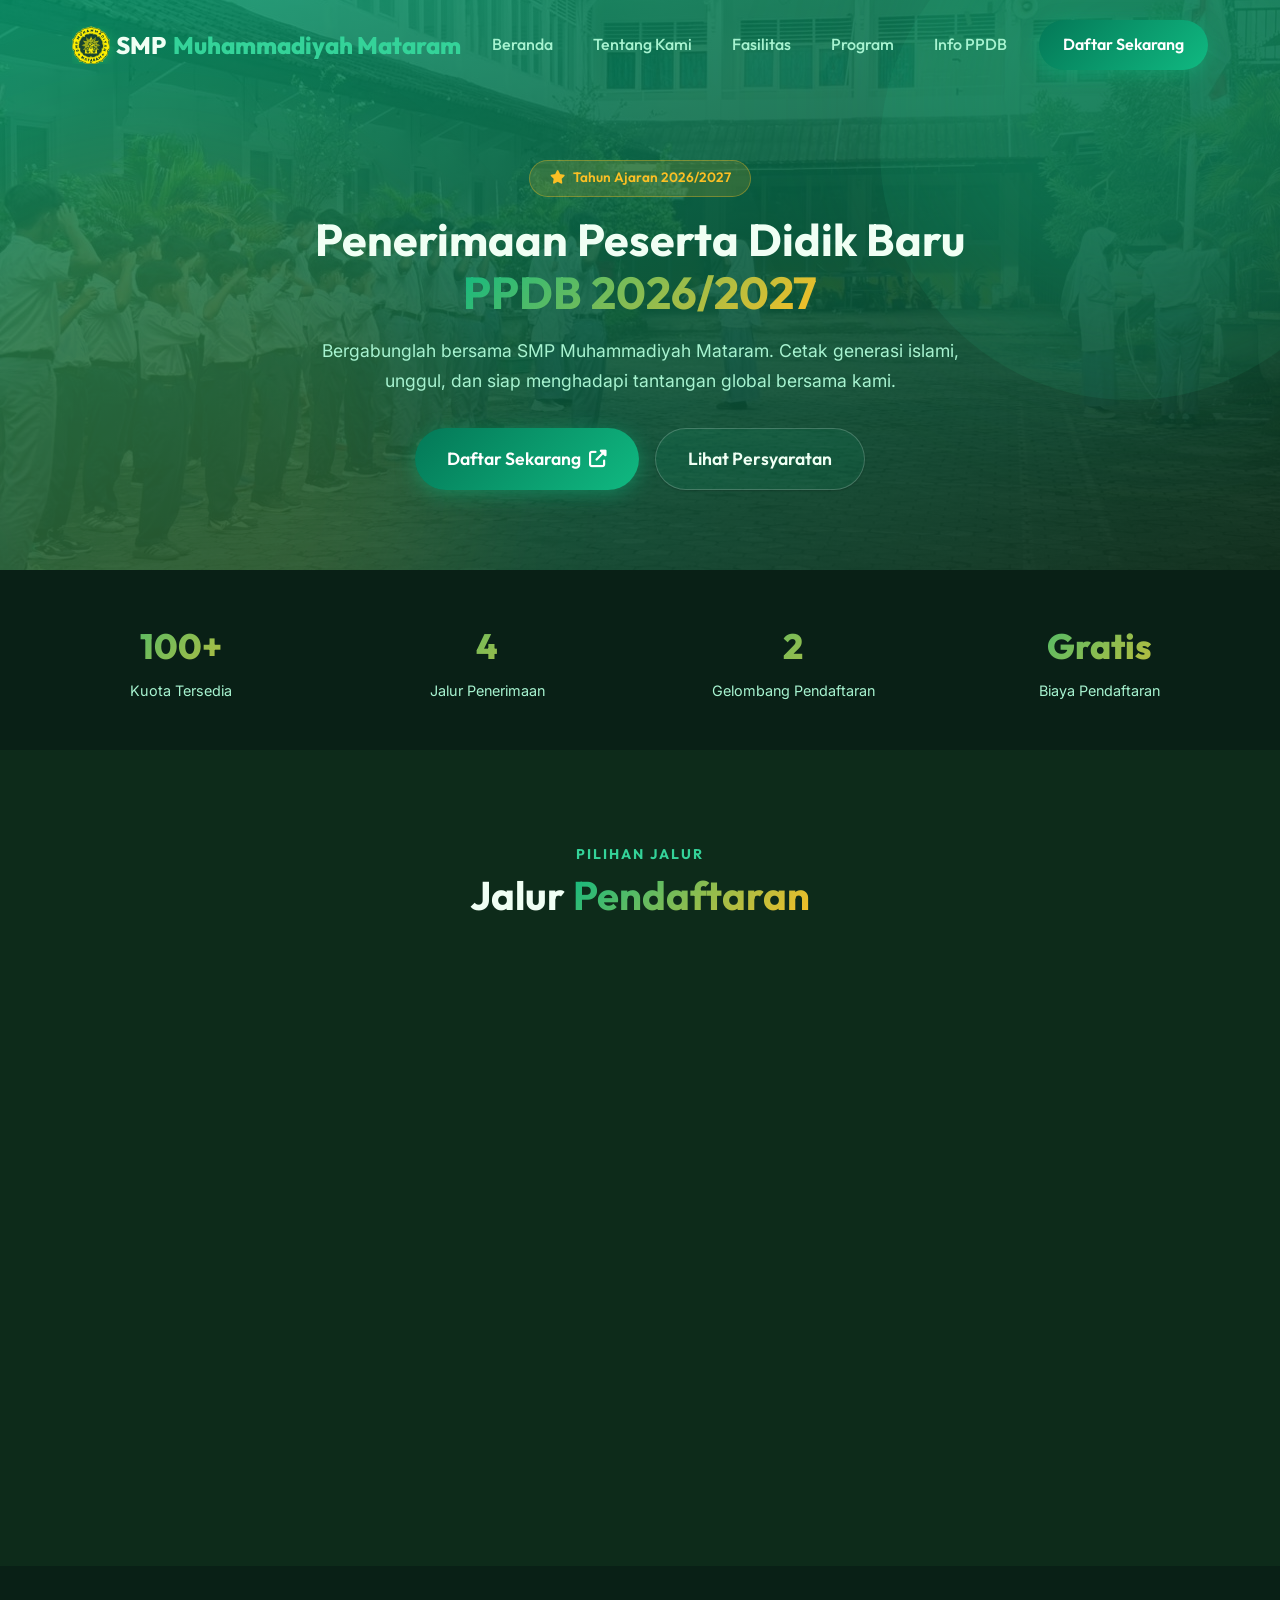
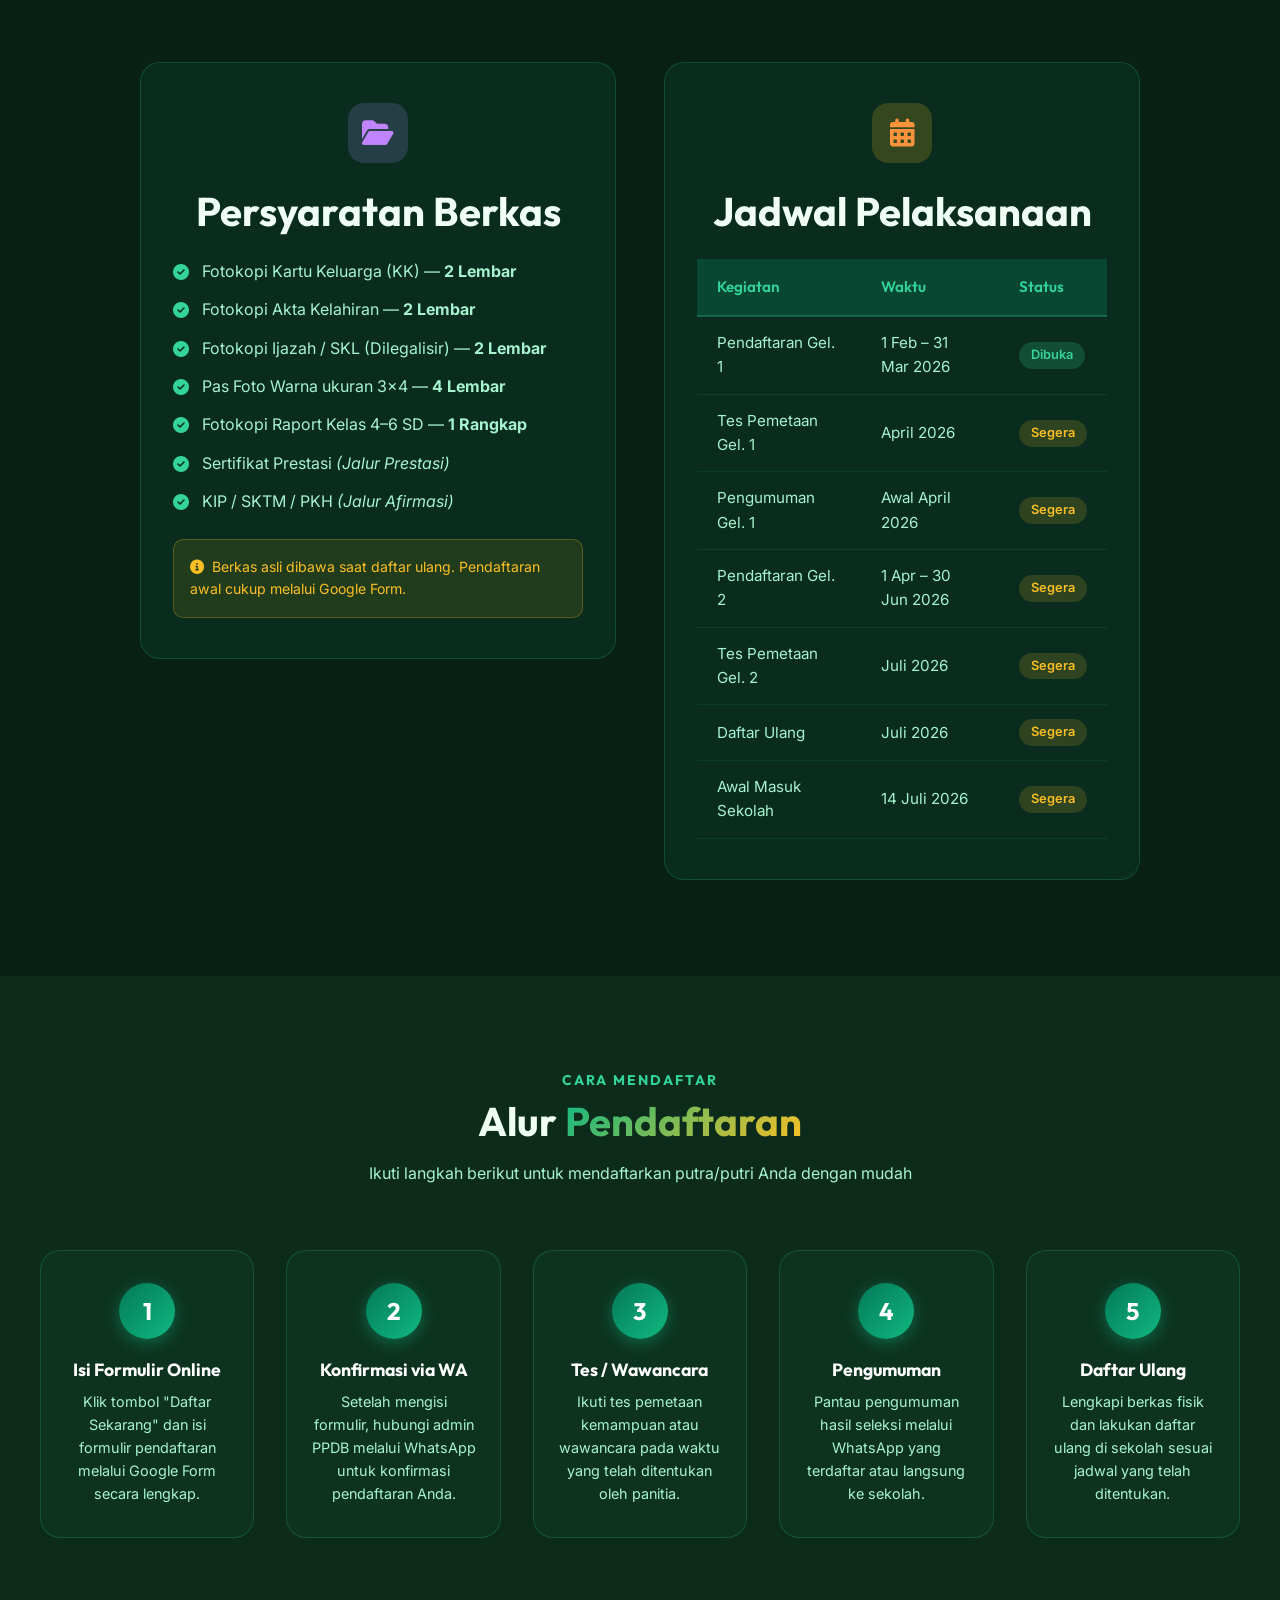
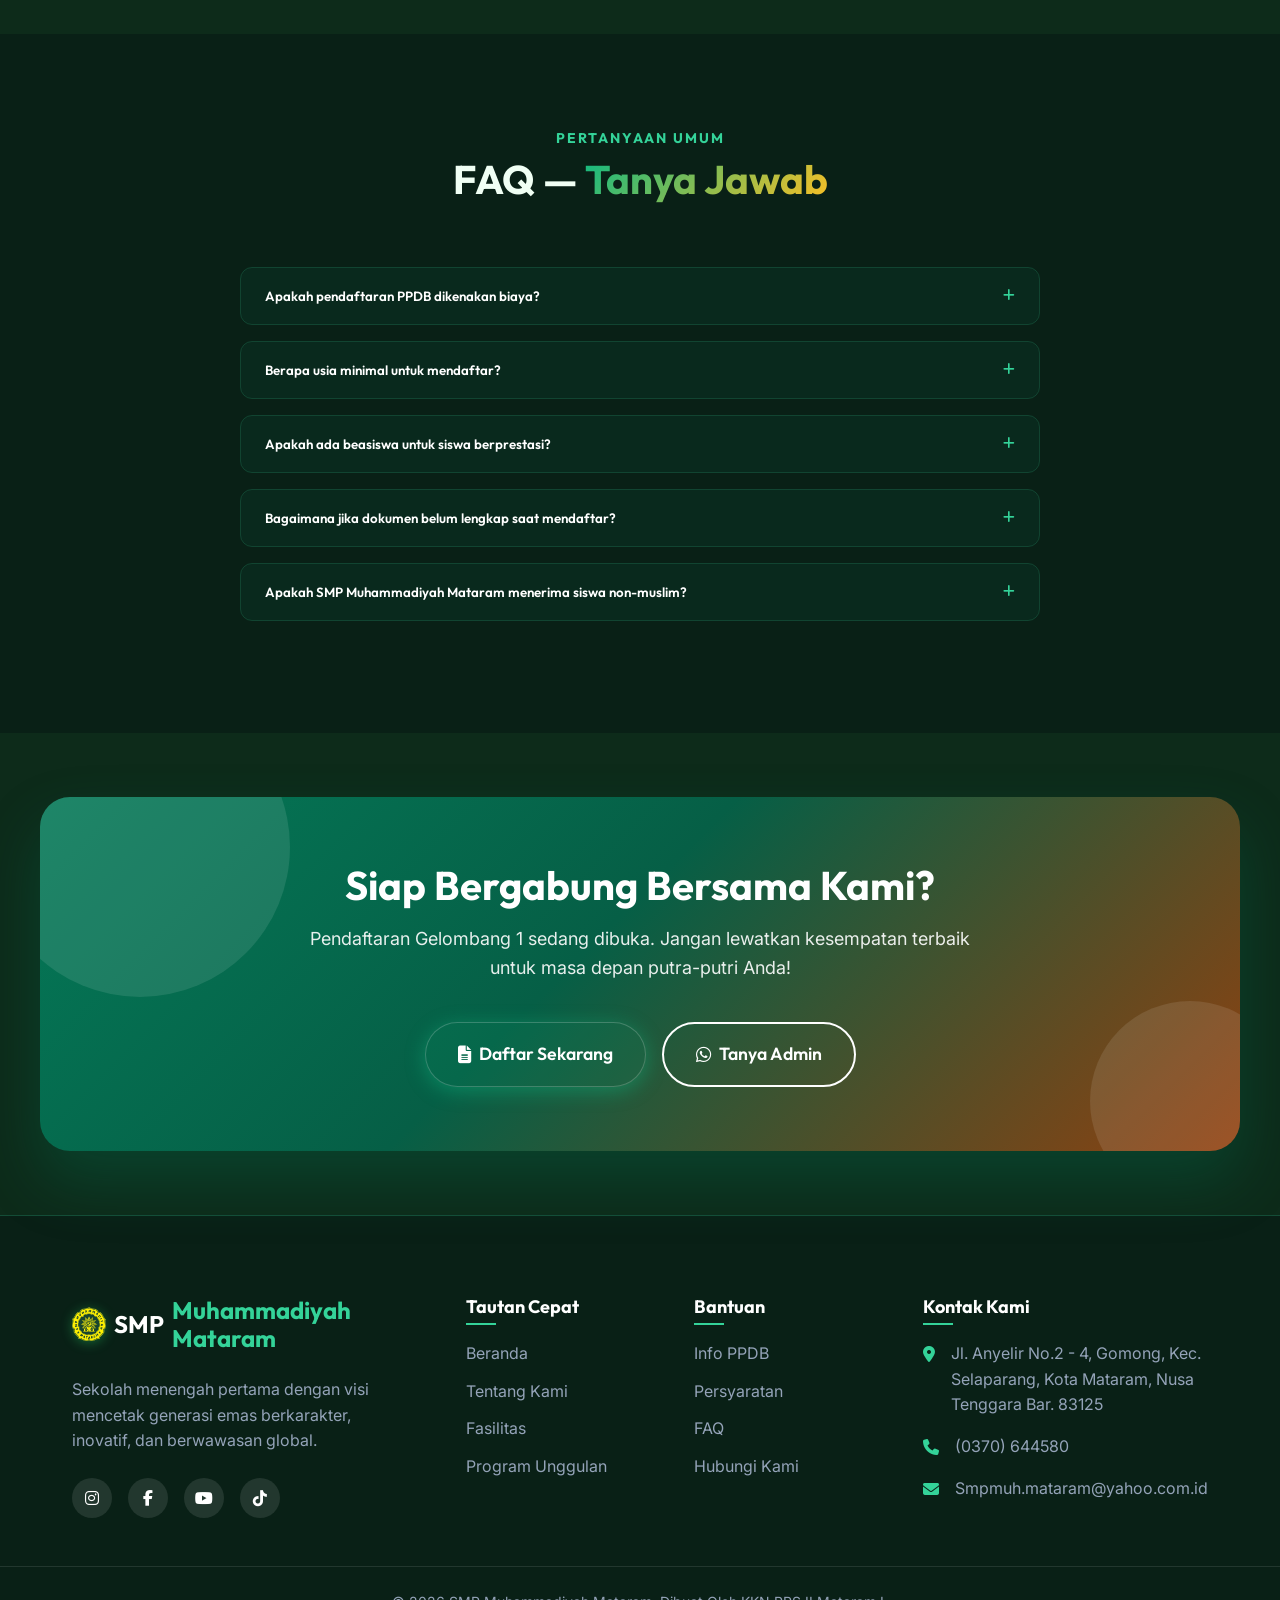
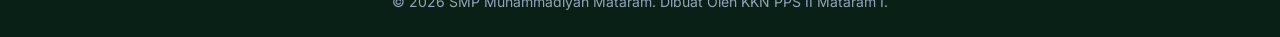
==== ppdb.html @ 8c1861c5 "update website sekolah" ====
<!DOCTYPE html>
<html lang="id">

<head>
    <meta charset="UTF-8">
    <meta name="viewport" content="width=device-width, initial-scale=1.0">
    <title>Info PPDB 2026/2027 | SMP Muhammadiyah Mataram</title>
    <meta name="description" content="Informasi lengkap Penerimaan Peserta Didik Baru (PPDB) SMP Muhammadiyah Mataram Tahun Ajaran 2026/2027. Jalur pendaftaran, persyaratan berkas, jadwal, dan cara daftar.">
    <!-- Google Fonts -->
    <link rel="preconnect" href="https://fonts.googleapis.com">
    <link rel="preconnect" href="https://fonts.gstatic.com" crossorigin>
    <link
        href="https://fonts.googleapis.com/css2?family=Outfit:wght@300;400;600;700;800&family=Inter:wght@400;500;600&display=swap"
        rel="stylesheet">
    <!-- Font Awesome -->
    <link rel="stylesheet" href="https://cdnjs.cloudflare.com/ajax/libs/font-awesome/6.4.0/css/all.min.css">
    <!-- AOS Animation CSS -->
    <link href="https://unpkg.com/aos@2.3.1/dist/aos.css" rel="stylesheet">
    <!-- Custom CSS -->
    <link rel="stylesheet" href="style.css">
</head>

<body>
    <!-- Navbar -->
    <nav class="navbar" id="ppdb-navbar">
        <div class="nav-container">
            <a href="index.html" class="logo">
                <img src="assets/logo smp.png" alt="Logo SMP Muhammadiyah Mataram" class="logo-img">
                SMP<span>Muhammadiyah Mataram </span>
            </a>
            <ul class="nav-links" id="nav-links">
                <li><a href="index.html#beranda">Beranda</a></li>
                <li><a href="index.html#tentang">Tentang Kami</a></li>
                <li><a href="index.html#fasilitas">Fasilitas</a></li>
                <li><a href="index.html#program">Program</a></li>
                <li><a href="ppdb.html" class="active">Info PPDB</a></li>
            </ul>
            <a href="https://bit.ly/SPMBSMPMU2026" target="_blank" rel="noopener" class="btn-primary nav-btn">Daftar Sekarang</a>
            <div class="menu-toggle" id="mobile-menu">
                <span class="bar"></span>
                <span class="bar"></span>
                <span class="bar"></span>
            </div>
        </div>
    </nav>

    <!-- PPDB Hero Header -->
    <header class="ppdb-header">
        <div class="hero-shapes">
            <div class="shape shape-1"></div>
            <div class="shape shape-2"></div>
        </div>
        <div class="container" style="position:relative; z-index:1;">
            <div class="ppdb-badge" data-aos="fade-down">
                <i class="fas fa-star"></i> Tahun Ajaran 2026/2027
            </div>
            <h1 class="section-title" data-aos="fade-up">
                Penerimaan Peserta Didik Baru
                <span class="text-gradient"><br>PPDB 2026/2027</span>
            </h1>
            <p data-aos="fade-up" data-aos-delay="150" style="color: var(--text-muted); max-width: 650px; margin: 1rem auto 2rem; font-size: 1.1rem; line-height: 1.7;">
                Bergabunglah bersama SMP Muhammadiyah Mataram. Cetak generasi islami, unggul, dan siap menghadapi tantangan global bersama kami.
            </p>
            <div style="display:flex; gap:1rem; justify-content:center; flex-wrap:wrap;" data-aos="fade-up" data-aos-delay="250">
                <a href="https://bit.ly/SPMBSMPMU2026" target="_blank" rel="noopener" class="btn-primary btn-large">
                    Daftar Sekarang <i class="fas fa-external-link-alt"></i>
                </a>
                <a href="#syarat" class="btn-secondary btn-large">
                    Lihat Persyaratan
                </a>
            </div>
        </div>
    </header>

    <!-- Statistik PPDB -->
    <section style="padding: 3rem 2rem; background: #092016;">
        <div class="container">
            <div style="display:grid; grid-template-columns: repeat(auto-fit, minmax(160px, 1fr)); gap:1.5rem; text-align:center;">
                <div data-aos="zoom-in" data-aos-delay="100">
                    <div style="font-size: 2.2rem; font-weight: 800; font-family:'Outfit',sans-serif; background: linear-gradient(135deg,#10B981,#FBBF24); -webkit-background-clip:text; -webkit-text-fill-color:transparent;">100+</div>
                    <p style="color:var(--text-muted); font-size:0.9rem; margin-top:0.3rem;">Kuota Tersedia</p>
                </div>
                <div data-aos="zoom-in" data-aos-delay="200">
                    <div style="font-size: 2.2rem; font-weight: 800; font-family:'Outfit',sans-serif; background: linear-gradient(135deg,#10B981,#FBBF24); -webkit-background-clip:text; -webkit-text-fill-color:transparent;">4</div>
                    <p style="color:var(--text-muted); font-size:0.9rem; margin-top:0.3rem;">Jalur Penerimaan</p>
                </div>
                <div data-aos="zoom-in" data-aos-delay="300">
                    <div style="font-size: 2.2rem; font-weight: 800; font-family:'Outfit',sans-serif; background: linear-gradient(135deg,#10B981,#FBBF24); -webkit-background-clip:text; -webkit-text-fill-color:transparent;">2</div>
                    <p style="color:var(--text-muted); font-size:0.9rem; margin-top:0.3rem;">Gelombang Pendaftaran</p>
                </div>
                <div data-aos="zoom-in" data-aos-delay="400">
                    <div style="font-size: 2.2rem; font-weight: 800; font-family:'Outfit',sans-serif; background: linear-gradient(135deg,#10B981,#FBBF24); -webkit-background-clip:text; -webkit-text-fill-color:transparent;">Gratis</div>
                    <p style="color:var(--text-muted); font-size:0.9rem; margin-top:0.3rem;">Biaya Pendaftaran</p>
                </div>
            </div>
        </div>
    </section>

    <!-- Jalur Pendaftaran -->
    <section class="section-padding">
        <div class="container">
            <div class="section-header" data-aos="fade-up">
                <h4 class="section-subtitle">Pilihan Jalur</h4>
                <h2 class="section-title">Jalur <span class="text-gradient">Pendaftaran</span></h2>
            </div>
            <div class="cards-grid" style="grid-template-columns: repeat(auto-fit, minmax(250px, 1fr));">
                <div class="feature-card" data-aos="flip-left" data-aos-delay="100">
                    <div class="card-icon bg-blue"><i class="fas fa-user-graduate"></i></div>
                    <h3>Jalur Reguler</h3>
                    <p style="margin-bottom:1rem;">Terbuka untuk semum calon peserta didik baru lulusan SD/MI sederajat.</p>
                    <ul class="custom-list">
                        <li><i class="fas fa-check-circle"></i> <span>Kuota utama terbanyak</span></li>
                        <li><i class="fas fa-check-circle"></i> <span>Seleksi berdasarkan nilai raport</span></li>
                        <li><i class="fas fa-check-circle"></i> <span>Tidak diperlukan syarat khusus</span></li>
                    </ul>
                </div>
                <div class="feature-card" data-aos="flip-left" data-aos-delay="200">
                    <div class="card-icon bg-purple"><i class="fas fa-trophy"></i></div>
                    <h3>Jalur Prestasi</h3>
                    <p style="margin-bottom:1rem;">Untuk siswa berprestasi di bidang akademik maupun non-akademik.</p>
                    <ul class="custom-list">
                        <li><i class="fas fa-check-circle"></i> <span>Prestasi akademik / olimpiade</span></li>
                        <li><i class="fas fa-check-circle"></i> <span>Prestasi seni, olahraga, dll</span></li>
                        <li><i class="fas fa-check-circle"></i> <span>Lampirkan sertifikat/piagam</span></li>
                    </ul>
                </div>
                <div class="feature-card" data-aos="flip-left" data-aos-delay="300">
                    <div class="card-icon bg-green"><i class="fas fa-quran"></i></div>
                    <h3>Jalur Tahfidz</h3>
                    <p style="margin-bottom:1rem;">Khusus bagi siswa yang memiliki hafalan Al-Qur'an minimal 1 juz.</p>
                    <ul class="custom-list">
                        <li><i class="fas fa-check-circle"></i> <span>Minimal hafal 1 Juz Al-Qur'an</span></li>
                        <li><i class="fas fa-check-circle"></i> <span>Tes tasmi' / setoran hafalan</span></li>
                        <li><i class="fas fa-check-circle"></i> <span>Beasiswa khusus tersedia</span></li>
                    </ul>
                </div>
                <div class="feature-card" data-aos="flip-left" data-aos-delay="400">
                    <div class="card-icon bg-orange"><i class="fas fa-hand-holding-heart"></i></div>
                    <h3>Jalur Afirmasi</h3>
                    <p style="margin-bottom:1rem;">Untuk keluarga kurang mampu agar tetap bisa mengakses pendidikan berkualitas.</p>
                    <ul class="custom-list">
                        <li><i class="fas fa-check-circle"></i> <span>Lampirkan KIP / SKTM / PKH</span></li>
                        <li><i class="fas fa-check-circle"></i> <span>Keringanan biaya pendidikan</span></li>
                        <li><i class="fas fa-check-circle"></i> <span>Kuota terbatas</span></li>
                    </ul>
                </div>
            </div>
        </div>
    </section>

    <!-- Persyaratan Berkas -->
    <section id="syarat" class="section-padding bg-darker">
        <div class="container">
            <div style="display:grid; grid-template-columns:1fr 1fr; gap:3rem; align-items:start;" class="visi-misi-grid" style="grid-template-columns:1fr 1fr;">
                <!-- Berkas -->
                <div class="feature-card" data-aos="fade-right">
                    <div class="card-icon bg-purple icon-center"><i class="fas fa-folder-open"></i></div>
                    <h2 class="section-title text-center title-sm">Persyaratan Berkas</h2>
                    <ul class="custom-list" style="margin-top:1.5rem;">
                        <li><i class="fas fa-check-circle"></i> <span>Fotokopi Kartu Keluarga (KK) — <strong>2 Lembar</strong></span></li>
                        <li><i class="fas fa-check-circle"></i> <span>Fotokopi Akta Kelahiran — <strong>2 Lembar</strong></span></li>
                        <li><i class="fas fa-check-circle"></i> <span>Fotokopi Ijazah / SKL (Dilegalisir) — <strong>2 Lembar</strong></span></li>
                        <li><i class="fas fa-check-circle"></i> <span>Pas Foto Warna ukuran 3x4 — <strong>4 Lembar</strong></span></li>
                        <li><i class="fas fa-check-circle"></i> <span>Fotokopi Raport Kelas 4–6 SD — <strong>1 Rangkap</strong></span></li>
                        <li><i class="fas fa-check-circle"></i> <span>Sertifikat Prestasi <em>(Jalur Prestasi)</em></span></li>
                        <li><i class="fas fa-check-circle"></i> <span>KIP / SKTM / PKH <em>(Jalur Afirmasi)</em></span></li>
                    </ul>
                    <div style="margin-top:1.5rem; padding:1rem; background:rgba(251,191,36,0.1); border-radius:10px; border:1px solid rgba(251,191,36,0.25);">
                        <p style="color:var(--secondary); font-size:0.88rem;"><i class="fas fa-info-circle"></i>&nbsp; Berkas asli dibawa saat daftar ulang. Pendaftaran awal cukup melalui Google Form.</p>
                    </div>
                </div>

                <!-- Jadwal -->
                <div class="feature-card" data-aos="fade-left">
                    <div class="card-icon bg-orange icon-center"><i class="fas fa-calendar-alt"></i></div>
                    <h2 class="section-title text-center title-sm">Jadwal Pelaksanaan</h2>
                    <table class="jadwal-table">
                        <thead>
                            <tr>
                                <th>Kegiatan</th>
                                <th>Waktu</th>
                                <th>Status</th>
                            </tr>
                        </thead>
                        <tbody>
                            <tr>
                                <td>Pendaftaran Gel. 1</td>
                                <td>1 Feb – 31 Mar 2026</td>
                                <td><span class="status-open">Dibuka</span></td>
                            </tr>
                            <tr>
                                <td>Tes Pemetaan Gel. 1</td>
                                <td>April 2026</td>
                                <td><span class="status-upcoming">Segera</span></td>
                            </tr>
                            <tr>
                                <td>Pengumuman Gel. 1</td>
                                <td>Awal April 2026</td>
                                <td><span class="status-upcoming">Segera</span></td>
                            </tr>
                            <tr>
                                <td>Pendaftaran Gel. 2</td>
                                <td>1 Apr – 30 Jun 2026</td>
                                <td><span class="status-upcoming">Segera</span></td>
                            </tr>
                            <tr>
                                <td>Tes Pemetaan Gel. 2</td>
                                <td>Juli 2026</td>
                                <td><span class="status-upcoming">Segera</span></td>
                            </tr>
                            <tr>
                                <td>Daftar Ulang</td>
                                <td>Juli 2026</td>
                                <td><span class="status-upcoming">Segera</span></td>
                            </tr>
                            <tr>
                                <td>Awal Masuk Sekolah</td>
                                <td>14 Juli 2026</td>
                                <td><span class="status-upcoming">Segera</span></td>
                            </tr>
                        </tbody>
                    </table>
                </div>
            </div>
        </div>
    </section>

    <!-- Alur Pendaftaran -->
    <section class="section-padding">
        <div class="container">
            <div class="section-header" data-aos="fade-up">
                <h4 class="section-subtitle">Cara Mendaftar</h4>
                <h2 class="section-title">Alur <span class="text-gradient">Pendaftaran</span></h2>
                <p class="section-desc">Ikuti langkah berikut untuk mendaftarkan putra/putri Anda dengan mudah</p>
            </div>

            <div class="cards-grid" style="grid-template-columns: repeat(auto-fit, minmax(200px, 1fr));">
                <div class="step-card" data-aos="zoom-in" data-aos-delay="100">
                    <div class="step-number">1</div>
                    <h4>Isi Formulir Online</h4>
                    <p>Klik tombol "Daftar Sekarang" dan isi formulir pendaftaran melalui Google Form secara lengkap.</p>
                </div>
                <div class="step-card" data-aos="zoom-in" data-aos-delay="200">
                    <div class="step-number">2</div>
                    <h4>Konfirmasi via WA</h4>
                    <p>Setelah mengisi formulir, hubungi admin PPDB melalui WhatsApp untuk konfirmasi pendaftaran Anda.</p>
                </div>
                <div class="step-card" data-aos="zoom-in" data-aos-delay="300">
                    <div class="step-number">3</div>
                    <h4>Tes / Wawancara</h4>
                    <p>Ikuti tes pemetaan kemampuan atau wawancara pada waktu yang telah ditentukan oleh panitia.</p>
                </div>
                <div class="step-card" data-aos="zoom-in" data-aos-delay="400">
                    <div class="step-number">4</div>
                    <h4>Pengumuman</h4>
                    <p>Pantau pengumuman hasil seleksi melalui WhatsApp yang terdaftar atau langsung ke sekolah.</p>
                </div>
                <div class="step-card" data-aos="zoom-in" data-aos-delay="500">
                    <div class="step-number">5</div>
                    <h4>Daftar Ulang</h4>
                    <p>Lengkapi berkas fisik dan lakukan daftar ulang di sekolah sesuai jadwal yang telah ditentukan.</p>
                </div>
            </div>
        </div>
    </section>

    <!-- FAQ -->
    <section class="section-padding bg-darker">
        <div class="container">
            <div class="section-header" data-aos="fade-up">
                <h4 class="section-subtitle">Pertanyaan Umum</h4>
                <h2 class="section-title">FAQ — <span class="text-gradient">Tanya Jawab</span></h2>
            </div>

            <div style="max-width: 800px; margin: 0 auto;" data-aos="fade-up" data-aos-delay="100">
                <div class="faq-item">
                    <button class="faq-question" id="faq-btn-1">
                        Apakah pendaftaran PPDB dikenakan biaya?
                        <i class="fas fa-plus faq-icon"></i>
                    </button>
                    <div class="faq-answer" id="faq-ans-1">
                        <p>Pendaftaran PPDB SMP Muhammadiyah Mataram <strong>tidak dikenakan biaya apapun (GRATIS)</strong>. Proses pendaftaran sepenuhnya bebas biaya. Biaya yang mungkin timbul adalah biaya daftar ulang bagi siswa yang dinyatakan diterima.</p>
                    </div>
                </div>
                <div class="faq-item">
                    <button class="faq-question" id="faq-btn-2">
                        Berapa usia minimal untuk mendaftar?
                        <i class="fas fa-plus faq-icon"></i>
                    </button>
                    <div class="faq-answer" id="faq-ans-2">
                        <p>Calon peserta didik harus berusia maksimal 15 tahun pada awal tahun pelajaran baru (1 Juli 2026) dan telah lulus dari SD/MI atau sederajat.</p>
                    </div>
                </div>
                <div class="faq-item">
                    <button class="faq-question" id="faq-btn-3">
                        Apakah ada beasiswa untuk siswa berprestasi?
                        <i class="fas fa-plus faq-icon"></i>
                    </button>
                    <div class="faq-answer" id="faq-ans-3">
                        <p>Ya! SMP Muhammadiyah Mataram menyediakan beasiswa bagi siswa melalui <strong>Jalur Prestasi</strong> (akademik/non-akademik), <strong>Jalur Tahfidz</strong> (hafalan Al-Qur'an), dan <strong>Jalur Afirmasi</strong> (keluarga kurang mampu). Hubungi panitia untuk informasi lebih lanjut.</p>
                    </div>
                </div>
                <div class="faq-item">
                    <button class="faq-question" id="faq-btn-4">
                        Bagaimana jika dokumen belum lengkap saat mendaftar?
                        <i class="fas fa-plus faq-icon"></i>
                    </button>
                    <div class="faq-answer" id="faq-ans-4">
                        <p>Pendaftaran awal dapat dilakukan melalui Google Form terlebih dahulu. Berkas fisik lengkap baru wajib diserahkan pada saat daftar ulang setelah dinyatakan diterima. Namun, pastikan berkas dilengkapi sebelum batas waktu yang ditentukan.</p>
                    </div>
                </div>
                <div class="faq-item">
                    <button class="faq-question" id="faq-btn-5">
                        Apakah SMP Muhammadiyah Mataram menerima siswa non-muslim?
                        <i class="fas fa-plus faq-icon"></i>
                    </button>
                    <div class="faq-answer" id="faq-ans-5">
                        <p>SMP Muhammadiyah Mataram merupakan sekolah Islam di bawah naungan Muhammadiyah. Pendaftaran diprioritaskan untuk calon siswa beragama Islam. Untuk informasi lebih lanjut, silakan hubungi pihak sekolah secara langsung.</p>
                    </div>
                </div>
            </div>
        </div>
    </section>

    <!-- CTA Daftar -->
    <section class="cta" data-aos="zoom-in">
        <div class="cta-container">
            <div class="cta-content">
                <h2>Siap Bergabung Bersama Kami?</h2>
                <p>Pendaftaran Gelombang 1 sedang dibuka. Jangan lewatkan kesempatan terbaik untuk masa depan putra-putri Anda!</p>
                <div class="cta-buttons">
                    <a href="https://bit.ly/SPMBSMPMU2026" target="_blank" rel="noopener" class="btn-primary btn-large btn-white">
                        <i class="fas fa-file-alt"></i> Daftar Sekarang
                    </a>
                    <a href="https://wa.me/6281234567890" target="_blank" rel="noopener" class="btn-outline-white btn-large">
                        <i class="fab fa-whatsapp"></i> Tanya Admin
                    </a>
                </div>
            </div>
            <div class="cta-circle cta-circle-1"></div>
            <div class="cta-circle cta-circle-2"></div>
        </div>
    </section>

    <!-- Footer -->
    <footer class="footer">
        <div class="footer-container">
            <div class="footer-col about">
                <h3><img src="assets/logo smp.png" alt="Logo SMP Muhammadiyah Mataram" class="footer-logo-img"> SMP<span>Muhammadiyah Mataram</span></h3>
                <p>Sekolah menengah pertama dengan visi mencetak generasi emas berkarakter, inovatif, dan berwawasan global.</p>
                <div class="social-links">
                    <a href="https://www.instagram.com/smpmu_mataram" target="_blank"><i class="fab fa-instagram"></i></a>
                    <a href="https://www.facebook.com/share/19tKnu2hzG/" target="_blank"><i class="fab fa-facebook-f"></i></a>
                    <a href="https://youtube.com/@smpmu_mataram" target="_blank"><i class="fab fa-youtube"></i></a>
                    <a href="https://www.tiktok.com/@smpmumataram" target="_blank"><i class="fab fa-tiktok"></i></a>
                </div>
            </div>
            <div class="footer-col links">
                <h4>Tautan Cepat</h4>
                <ul>
                    <li><a href="index.html#beranda">Beranda</a></li>
                    <li><a href="index.html#tentang">Tentang Kami</a></li>
                    <li><a href="index.html#fasilitas">Fasilitas</a></li>
                    <li><a href="index.html#program">Program Unggulan</a></li>
                </ul>
            </div>
            <div class="footer-col links">
                <h4>Bantuan</h4>
                <ul>
                    <li><a href="ppdb.html">Info PPDB</a></li>
                    <li><a href="ppdb.html#syarat">Persyaratan</a></li>
                    <li><a href="#faq">FAQ</a></li>
                    <li><a href="index.html#kontak">Hubungi Kami</a></li>
                </ul>
            </div>
            <div class="footer-col contact">
                <h4>Kontak Kami</h4>
                <ul>
                    <li><i class="fas fa-map-marker-alt"></i> Jl. Anyelir No.2 - 4, Gomong, Kec. Selaparang, Kota Mataram, Nusa Tenggara Bar. 83125</li>
                    <li><i class="fas fa-phone"></i> (0370) 644580</li>
                    <li><i class="fas fa-envelope"></i> Smpmuh.mataram@yahoo.com.id</li>
                </ul>
            </div>
        </div>
        <div class="footer-bottom">
            <p>&copy; 2026 SMP Muhammadiyah Mataram. Dibuat Oleh KKN PPS II Mataram I.</p>
        </div>
    </footer>

    <!-- AOS Animation JS -->
    <script src="https://unpkg.com/aos@2.3.1/dist/aos.js"></script>
    <!-- Scripts -->
    <script src="script.js"></script>
    <script>
        // FAQ Accordion
        document.querySelectorAll('.faq-question').forEach(btn => {
            btn.addEventListener('click', () => {
                const answer = btn.nextElementSibling;
                const isOpen = answer.classList.contains('open');

                // Close all
                document.querySelectorAll('.faq-answer').forEach(a => a.classList.remove('open'));
                document.querySelectorAll('.faq-question').forEach(b => b.classList.remove('open'));

                // Toggle clicked
                if (!isOpen) {
                    answer.classList.add('open');
                    btn.classList.add('open');
                }
            });
        });

        // Navbar scroll behavior for PPDB page
        const ppdbNavbar = document.getElementById('ppdb-navbar');
        window.addEventListener('scroll', () => {
            if (window.scrollY > 50) {
                ppdbNavbar.classList.add('scrolled');
            } else {
                ppdbNavbar.classList.remove('scrolled');
            }
        });
        // Initialize as scrolled since we have a solid bg on PPDB
        ppdbNavbar.classList.add('scrolled');
    </script>
</body>

</html>
---- style.css ----
/* Base Variables */
:root {
    --primary: #059669;        /* Emerald 600 - lebih cerah */
    --primary-light: #34D399;  /* Emerald 400 - vibrant */
    --primary-dark: #047857;   /* Emerald 700 */
    --secondary: #FBBF24;      /* Amber 400 - golden */
    --accent: #FDE68A;         /* Amber 200 - bright gold */

    --text-main: #F0FFF4;      /* Hijau putih cerah */
    --text-muted: #A7F3D0;     /* Emerald 200 */
    --text-light: #FFFFFF;

    --bg-main: #0D2B1A;        /* Hijau gelap tapi hidup */
    --bg-white: rgba(16, 185, 129, 0.1); /* Glass hijau */

    --card-blue: rgba(52, 211, 153, 0.15);
    --card-purple: rgba(167, 139, 250, 0.18);
    --card-orange: rgba(251, 191, 36, 0.18);
    --card-green: rgba(52, 211, 153, 0.15);

    --transition: all 0.3s cubic-bezier(0.4, 0, 0.2, 1);
    --shadow-sm: 0 1px 2px 0 rgba(0, 0, 0, 0.2);
    --shadow-md: 0 4px 6px -1px rgba(0, 0, 0, 0.3), 0 2px 4px -1px rgba(0, 0, 0, 0.2);
    --shadow-lg: 0 10px 20px -3px rgba(0, 0, 0, 0.35), 0 4px 8px -2px rgba(0, 0, 0, 0.2);
    --shadow-xl: 0 20px 40px -5px rgba(0, 0, 0, 0.45), 0 10px 15px -5px rgba(0, 0, 0, 0.25);
}

/* Reset & Base Styles */
* {
    margin: 0;
    padding: 0;
    box-sizing: border-box;
}

html {
    scroll-behavior: smooth;
    overflow-x: hidden;
}

body {
    font-family: 'Inter', sans-serif;
    color: var(--text-main);
    background-color: var(--bg-main);
    line-height: 1.6;
    width: 100%;
    overflow-x: hidden;
}

h1, h2, h3, h4, h5, h6 {
    font-family: 'Outfit', sans-serif;
    font-weight: 700;
    line-height: 1.2;
}

a {
    text-decoration: none;
    color: inherit;
}

ul {
    list-style: none;
}

.text-gradient {
    background: linear-gradient(135deg, #10B981 0%, #FBBF24 100%);
    -webkit-background-clip: text;
    -webkit-text-fill-color: transparent;
    background-clip: text;
}

.text-danger {
    color: #EF4444;
}

/* Buttons */
.btn-primary, .btn-secondary, .btn-outline-white {
    display: inline-flex;
    align-items: center;
    justify-content: center;
    gap: 0.5rem;
    padding: 0.75rem 1.5rem;
    border-radius: 50px;
    font-weight: 600;
    font-family: 'Outfit', sans-serif;
    transition: var(--transition);
    cursor: pointer;
    border: none;
}

.btn-large {
    padding: 1rem 2rem;
    font-size: 1.1rem;
}

.btn-primary {
    background: linear-gradient(135deg, #047857, #10B981);
    color: white;
    box-shadow: 0 4px 20px rgba(16, 185, 129, 0.45);
}

.btn-primary:hover {
    transform: translateY(-3px);
    box-shadow: 0 8px 28px rgba(16, 185, 129, 0.55);
    background: linear-gradient(135deg, #059669, #34D399);
}

.btn-secondary {
    background: var(--bg-white);
    color: var(--text-main);
    border: 1px solid rgba(255, 255, 255, 0.2);
    box-shadow: var(--shadow-sm);
}

.btn-secondary:hover {
    border-color: var(--primary-light);
    color: white;
    background: var(--primary);
    transform: translateY(-2px);
}

.btn-white {
    background: var(--bg-white);
    color: white;
    border: 1px solid rgba(255, 255, 255, 0.2);
}

.btn-outline-white {
    background: transparent;
    color: white;
    border: 2px solid white;
}

.btn-outline-white:hover {
    background: white;
    color: var(--primary);
}

/* Navbar */
.navbar {
    position: fixed;
    top: 0;
    left: 0;
    width: 100%;
    z-index: 1000;
    padding: 1.25rem 0;
    transition: var(--transition);
    background: transparent;
}

.navbar.scrolled {
    background: rgba(5, 14, 9, 0.88);
    backdrop-filter: blur(20px);
    -webkit-backdrop-filter: blur(20px);
    box-shadow: 0 2px 40px rgba(0, 0, 0, 0.5);
    border-bottom: 1px solid rgba(16, 185, 129, 0.18);
    padding: 1rem 0;
}

.nav-container {
    max-width: 1200px;
    margin: 0 auto;
    padding: 0 2rem;
    display: flex;
    justify-content: space-between;
    align-items: center;
}

.logo {
    font-family: 'Outfit', sans-serif;
    font-size: 1.5rem;
    font-weight: 800;
    color: var(--text-main);
    display: flex;
    align-items: center;
    gap: 0.4rem;
    white-space: nowrap;
    overflow: hidden;
    max-width: 70vw;
}

.logo i {
    color: var(--primary-light);
}

.logo-img {
    width: 38px;
    height: 38px;
    object-fit: contain;
    filter: drop-shadow(0 2px 6px rgba(34, 197, 94, 0.4));
}

.footer-logo-img {
    width: 34px;
    height: 34px;
    object-fit: contain;
    vertical-align: middle;
    filter: drop-shadow(0 2px 6px rgba(34, 197, 94, 0.4));
}

.logo span {
    color: var(--primary-light);
}

.nav-links {
    display: flex;
    gap: 2.5rem;
}

.nav-links li a {
    font-weight: 500;
    color: var(--text-muted);
    transition: var(--transition);
    font-family: 'Outfit', sans-serif;
    position: relative;
}

.nav-links li a:hover, .nav-links li a.active {
    color: var(--primary-light);
}

.nav-links li a::after {
    content: '';
    position: absolute;
    width: 0;
    height: 2px;
    bottom: -4px;
    left: 0;
    background-color: var(--primary-light);
    transition: var(--transition);
}

.nav-links li a:hover::after, .nav-links li a.active::after {
    width: 100%;
}

.menu-toggle {
    display: none;
    cursor: pointer;
    flex-direction: column;
    gap: 5px;
}

.menu-toggle .bar {
    width: 25px;
    height: 3px;
    background-color: var(--text-main);
    transition: var(--transition);
    border-radius: 3px;
}

/* Hero Section */
.hero {
    position: relative;
    padding-top: 8rem;
    padding-bottom: 5rem;
    min-height: 100vh;
    display: flex;
    align-items: center;
    overflow: hidden;
    background:
        linear-gradient(
            160deg,
            rgba(5, 150, 105, 0.55) 0%,
            rgba(13, 43, 26, 0.72) 55%,
            rgba(13, 43, 26, 0.94) 100%
        ),
        url('assets/bg-hero.jpg') center center / cover no-repeat;
    background-attachment: fixed;
    background-size: cover;
    background-position: center center;
}

.hero-shapes .shape {
    position: absolute;
    border-radius: 50%;
    filter: blur(80px);
    z-index: 0;
}

.shape-1 {
    width: 500px;
    height: 500px;
    background: rgba(16, 185, 129, 0.2);
    top: -150px;
    right: -120px;
    animation: float 8s ease-in-out infinite;
}

.shape-2 {
    width: 600px;
    height: 600px;
    background: rgba(245, 158, 11, 0.12);
    bottom: -200px;
    left: -150px;
    animation: float 12s ease-in-out infinite reverse;
}

.shape-3 {
    width: 350px;
    height: 350px;
    background: rgba(16, 185, 129, 0.1);
    top: 25%;
    left: 15%;
    animation: float 10s ease-in-out infinite 2s;
}

@keyframes float {
    0%, 100% { transform: translate(0, 0) scale(1); }
    50% { transform: translate(-20px, 20px) scale(1.05); }
}

.hero-container {
    max-width: 1000px;
    margin: 0 auto;
    padding: 0 2rem;
    display: flex;
    flex-direction: column;
    text-align: center;
    align-items: center;
    position: relative;
    z-index: 1;
}

.badge {
    display: inline-flex;
    align-items: center;
    gap: 0.5rem;
    background: rgba(34, 197, 94, 0.15);
    padding: 0.5rem 1rem;
    border-radius: 50px;
    margin-bottom: 1.5rem;
}

.badge-icon {
    color: var(--accent);
}

.badge-text {
    color: var(--primary-light);
    font-weight: 600;
    font-size: 0.875rem;
}

.hero-logo-wrapper {
    display: flex;
    justify-content: center;
    margin-bottom: 2rem;
}

.hero-logo {
    max-width: 250px; /* Adjusted logo size */
    width: 100%;
    height: auto;
    filter: drop-shadow(0 15px 25px rgba(0, 0, 0, 0.4));
    animation: floatLogo 6s ease-in-out infinite;
}

@keyframes floatLogo {
    0%, 100% { transform: translateY(0); }
    50% { transform: translateY(-15px); }
}

.hero-content h1 {
    font-size: 3rem;
    line-height: 1.2;
    text-transform: uppercase;
    margin-bottom: 1.5rem;
    color: var(--text-main);
}

.hero-content p {
    font-size: 1.25rem;
    font-weight: 600;
    color: var(--primary-light);
    letter-spacing: 1px;
    margin: 0 auto 2.5rem;
    max-width: 800px;
}

.icon-center {
    margin: 0 auto 1.5rem;
}

.text-center {
    text-align: center;
}

.title-sm {
    font-size: 2rem;
}

.hero-buttons {
    display: flex;
    justify-content: center;
    gap: 1rem;
    margin-bottom: 3rem;
}

.hero-stats {
    display: flex;
    justify-content: center;
    gap: 3rem;
    padding-top: 2rem;
    border-top: 1px solid rgba(255, 255, 255, 0.1);
}

.stat-item h3 {
    font-size: 2rem;
    color: var(--text-main);
    margin-bottom: 0.25rem;
}

.stat-item p {
    font-size: 0.875rem;
    color: var(--text-muted);
    margin: 0;
}

/* Hero Visual */
.hero-visual {
    position: relative;
}

.main-card {
    position: relative;
    border-radius: 24px;
    padding: 1rem;
    background: rgba(255, 255, 255, 0.4);
    backdrop-filter: blur(20px);
    -webkit-backdrop-filter: blur(20px);
    border: 1px solid rgba(255, 255, 255, 0.5);
    box-shadow: var(--shadow-xl);
    transform: rotate(2deg);
    transition: var(--transition);
}

.main-card:hover {
    transform: rotate(0deg) translateY(-10px);
}

.hero-img {
    width: 100%;
    min-height: 300px;
    max-height: 500px;
    height: auto;
    border-radius: 16px;
    object-fit: cover;
    display: block;
    background-color: #E2E8F0; /* Fallback gray if image fails */
}

.floating-badge {
    position: absolute;
    background: rgba(255, 255, 255, 0.9);
    backdrop-filter: blur(10px);
    padding: 1rem 1.5rem;
    border-radius: 16px;
    box-shadow: var(--shadow-lg);
    display: flex;
    align-items: center;
    gap: 1rem;
    animation: float 6s ease-in-out infinite;
}

.badge-top-right {
    top: -20px;
    right: -20px;
    animation-delay: 1s;
}

.badge-bottom-left {
    bottom: -30px;
    left: -30px;
    animation-delay: 2s;
}

.icon-box {
    width: 40px;
    height: 40px;
    background: var(--card-orange);
    color: var(--accent);
    border-radius: 50%;
    display: flex;
    align-items: center;
    justify-content: center;
    font-size: 1.25rem;
}

.floating-badge h4 {
    font-size: 1rem;
    margin: 0;
}

.floating-badge span {
    font-size: 0.75rem;
    color: var(--text-muted);
}

.avatar-group {
    display: flex;
}

.avatar-group img {
    width: 35px;
    height: 35px;
    border-radius: 50%;
    border: 2px solid white;
    margin-left: -10px;
}

.avatar-group img:first-child {
    margin-left: 0;
}

/* Facilities Section */
.facilities {
    padding: 6rem 2rem;
    background: var(--bg-main);
}

.section-header {
    text-align: center;
    max-width: 600px;
    margin: 0 auto 4rem;
}

.section-subtitle {
    color: var(--primary-light);
    text-transform: uppercase;
    letter-spacing: 2px;
    font-size: 0.875rem;
    margin-bottom: 0.5rem;
}

.section-title {
    font-size: 2.5rem;
    margin-bottom: 1rem;
}

.section-desc {
    color: var(--text-muted);
}

.cards-grid {
    max-width: 1200px;
    margin: 0 auto;
    display: grid;
    grid-template-columns: repeat(auto-fit, minmax(250px, 1fr));
    gap: 2rem;
}

.feature-card {
    background: rgba(16, 185, 129, 0.08);
    backdrop-filter: blur(14px);
    -webkit-backdrop-filter: blur(14px);
    padding: 2.5rem 2rem;
    border-radius: 20px;
    border: 1px solid rgba(52, 211, 153, 0.2);
    transition: var(--transition);
}

.feature-card:hover {
    transform: translateY(-12px);
    box-shadow: 0 24px 48px rgba(5, 150, 105, 0.3);
    background: rgba(5, 150, 105, 0.22);
    border-color: rgba(52, 211, 153, 0.6);
}

.card-icon {
    width: 60px;
    height: 60px;
    border-radius: 16px;
    display: flex;
    align-items: center;
    justify-content: center;
    font-size: 1.75rem;
    margin-bottom: 1.5rem;
}

.bg-blue { background: var(--card-blue); color: var(--primary-light); }
.bg-purple { background: var(--card-purple); color: #C084FC; }
.bg-orange { background: var(--card-orange); color: #FB923C; }
.bg-green { background: var(--card-green); color: #4ADE80; }

.feature-card h3 {
    font-size: 1.25rem;
    margin-bottom: 1rem;
}

.feature-card p {
    color: var(--text-muted);
    font-size: 0.95rem;
}

/* New Layout Utility Classes */
.section-padding {
    padding: 6rem 2rem;
}

.bg-darker {
    background: #092016;
}

.container {
    max-width: 1200px;
    margin: 0 auto;
}

/* Visi Misi Section */
.visi-misi-grid {
    display: grid;
    gap: 2rem;
    grid-template-columns: 1fr;
    max-width: 1000px;
    margin: 0 auto;
}

.visi-card {
    display: flex;
    flex-direction: column;
    justify-content: center;
    align-items: center;
    text-align: center;
}

.quote {
    font-style: italic;
    font-size: 1.2rem;
    line-height: 1.8;
    color: var(--text-light);
}

.custom-list {
    list-style: none;
    padding: 0;
    text-align: left;
}

.custom-list li {
    margin-bottom: 0.8rem;
    display: flex;
    gap: 0.8rem;
    align-items: flex-start;
    color: var(--text-muted);
}

.custom-list li i {
    color: var(--primary-light);
    margin-top: 5px;
    flex-shrink: 0;
}

.custom-list li span {
    flex: 1;
}

.split-grid {
    display: grid;
    grid-template-columns: 1fr 1fr;
    gap: 4rem;
}

/* Profil Lulusan Section */
.profil-grid {
    display: flex;
    flex-wrap: wrap;
    justify-content: center;
    gap: 2rem;
    margin-top: 3rem;
}

.profil-item {
    background: rgba(16, 185, 129, 0.08);
    backdrop-filter: blur(12px);
    -webkit-backdrop-filter: blur(12px);
    padding: 1.5rem;
    border-radius: 16px;
    border: 1px solid rgba(52, 211, 153, 0.2);
    width: 220px;
    text-align: center;
    transition: var(--transition);
}

.profil-item:hover {
    transform: translateY(-8px);
    box-shadow: 0 20px 40px rgba(5, 150, 105, 0.3);
    background: rgba(5, 150, 105, 0.28);
    border-color: rgba(52, 211, 153, 0.6);
}

.profil-item .icon-box {
    margin: 0 auto 1rem;
}

.profil-item p {
    color: var(--text-light);
    font-size: 0.95rem;
    line-height: 1.5;
}

/* CTA Section */
.cta {
    padding: 4rem 2rem;
    background: var(--bg-main);
}

.cta-container {
    max-width: 1200px;
    margin: 0 auto;
    background: linear-gradient(135deg, #047857 0%, #065F46 45%, #92400E 100%);
    border-radius: 30px;
    padding: 4rem 2rem;
    text-align: center;
    position: relative;
    overflow: hidden;
    box-shadow: 0 30px 60px rgba(4, 120, 87, 0.3);
}

.cta-content {
    position: relative;
    z-index: 1;
    max-width: 700px;
    margin: 0 auto;
}

.cta-content h2 {
    color: white;
    font-size: 2.5rem;
    margin-bottom: 1rem;
}

.cta-content p {
    color: rgba(255, 255, 255, 0.9);
    font-size: 1.125rem;
    margin-bottom: 2.5rem;
}

.cta-buttons {
    display: flex;
    justify-content: center;
    gap: 1rem;
}

.cta-circle {
    position: absolute;
    border-radius: 50%;
    background: rgba(255, 255, 255, 0.1);
}

.cta-circle-1 {
    width: 300px;
    height: 300px;
    top: -100px;
    left: -50px;
}

.cta-circle-2 {
    width: 200px;
    height: 200px;
    bottom: -50px;
    right: -50px;
}

/* Footer */
.footer {
    background: #092016;
    color: var(--text-light);
    padding-top: 5rem;
    border-top: 1px solid rgba(52, 211, 153, 0.25);
}

.footer-container {
    max-width: 1200px;
    margin: 0 auto;
    padding: 0 2rem;
    display: grid;
    grid-template-columns: 2fr 1fr 1fr 1.5fr;
    gap: 4rem;
    margin-bottom: 3rem;
}

.footer-col h3 {
    font-size: 1.5rem;
    margin-bottom: 1.5rem;
    display: flex;
    align-items: center;
    gap: 0.5rem;
}

.footer-col h3 span {
    color: var(--primary-light);
}

.footer-col h3 i {
    color: var(--primary-light);
}

.footer-col p {
    color: #94A3B8;
    margin-bottom: 1.5rem;
}

.social-links {
    display: flex;
    gap: 1rem;
}

.social-links a {
    width: 40px;
    height: 40px;
    border-radius: 50%;
    background: rgba(255, 255, 255, 0.1);
    display: flex;
    align-items: center;
    justify-content: center;
    transition: var(--transition);
}

.social-links a:hover {
    background: var(--primary-light);
    color: var(--bg-main);
    transform: translateY(-3px);
}

.footer-col h4 {
    font-size: 1.125rem;
    margin-bottom: 1.5rem;
    position: relative;
}

.footer-col h4::after {
    content: '';
    position: absolute;
    left: 0;
    bottom: -8px;
    width: 30px;
    height: 2px;
    background: var(--primary-light);
}

.footer-col ul li {
    margin-bottom: 0.75rem;
}

.footer-col ul li a {
    color: #94A3B8;
    transition: var(--transition);
}

.footer-col ul li a:hover {
    color: white;
    padding-left: 5px;
}

.footer-col.contact ul li {
    color: #94A3B8;
    display: flex;
    gap: 1rem;
    margin-bottom: 1rem;
}

.footer-col.contact ul li i {
    color: var(--primary-light);
    margin-top: 5px;
}

.footer-bottom {
    border-top: 1px solid rgba(255, 255, 255, 0.1);
    padding: 1.5rem 2rem;
    text-align: center;
    color: #94A3B8;
    font-size: 0.875rem;
}

/* =============================================
   RESPONSIVE DESIGN — TABLET & SMARTPHONE
   ============================================= */

/* --- Tablet: max 1024px --- */
@media (max-width: 1024px) {
    .hero-container {
        gap: 2rem;
    }
    .hero-content h1 {
        font-size: 2.8rem;
    }
    .footer-container {
        grid-template-columns: 1fr 1fr;
        gap: 2.5rem;
    }
}

/* --- Tablet Portrait: max 992px --- */
@media (max-width: 992px) {
    .hero-container {
        grid-template-columns: 1fr;
        text-align: center;
    }

    .hero-content p {
        margin: 0 auto 2rem;
    }

    .hero-buttons {
        justify-content: center;
    }

    .hero-stats {
        justify-content: center;
    }

    .hero-visual {
        margin-top: 3rem;
        max-width: 600px;
        margin-left: auto;
        margin-right: auto;
    }

    .footer-container {
        grid-template-columns: 1fr 1fr;
    }

    .visi-misi-grid,
    .split-grid {
        grid-template-columns: 1fr;
    }

    .cards-grid {
        grid-template-columns: repeat(2, 1fr);
    }

    /* Mobile Nav Drawer */
    .nav-links {
        position: fixed;
        top: 0;
        right: -100%;
        height: 100vh;
        width: 75%;
        max-width: 300px;
        background: var(--bg-main);
        flex-direction: column;
        gap: 0;
        padding: 5rem 0 2rem;
        box-shadow: -10px 0 30px rgba(0,0,0,0.3);
        transition: right 0.4s ease;
        z-index: 999;
        overflow-y: auto;
    }

    .nav-links li {
        border-bottom: 1px solid rgba(255,255,255,0.07);
    }

    .nav-links li a {
        display: block;
        padding: 1rem 2rem;
        font-size: 1.1rem;
    }

    .nav-links.active {
        right: 0;
    }

    .nav-btn {
        display: none;
    }

    .menu-toggle {
        display: flex;
        z-index: 1001;
    }

    .menu-toggle.active .bar:nth-child(1) {
        transform: translateY(8px) rotate(45deg);
    }
    .menu-toggle.active .bar:nth-child(2) {
        opacity: 0;
    }
    .menu-toggle.active .bar:nth-child(3) {
        transform: translateY(-8px) rotate(-45deg);
    }
}

/* --- Mobile: max 768px --- */
@media (max-width: 768px) {
    /* Navbar */
    .logo {
        font-size: 1.1rem;
    }
    .logo-img {
        width: 30px;
        height: 30px;
    }

    /* Hero */
    .hero {
        padding-top: 6rem;
        padding-bottom: 4rem;
        min-height: auto;
        background-attachment: scroll, scroll; 
        /* Kembali full background (cover) */
        background-size: cover, cover !important; 
        background-position: center, center center !important;
        background-repeat: no-repeat, no-repeat !important;
        background-color: #0D2B1A; 
    }
    .hero-content h1 {
        font-size: 2rem;
    }
    .hero-content p {
        font-size: 0.95rem;
        letter-spacing: 0.5px;
    }
    .hero-logo {
        max-width: 160px;
    }
    .hero-stats {
        flex-direction: column;
        gap: 1.5rem;
        align-items: center;
        border-top: none;
        padding-top: 1rem;
    }
    .stat-item {
        border-bottom: 1px solid rgba(255,255,255,0.1);
        padding-bottom: 1rem;
        width: 100%;
        text-align: center;
    }
    .stat-item:last-child {
        border-bottom: none;
    }
    .floating-badge {
        display: none;
    }

    /* Sections */
    .section-padding {
        padding: 4rem 1.25rem;
    }
    .section-title {
        font-size: 1.75rem;
    }
    .title-sm {
        font-size: 1.4rem;
    }

    /* Cards */
    .cards-grid {
        grid-template-columns: 1fr;
        gap: 1.5rem;
    }
    .feature-card {
        padding: 2rem 1.5rem;
    }

    /* Split Grid (Ekskul & Fasilitas) */
    .split-grid {
        grid-template-columns: 1fr;
        gap: 1.5rem;
    }

    /* Profil Lulusan */
    .profil-grid {
        gap: 1rem;
    }
    .profil-item {
        width: calc(50% - 0.5rem);
        padding: 1.25rem 1rem;
    }

    /* CTA */
    .cta-container {
        padding: 3rem 1.5rem;
        border-radius: 20px;
    }
    .cta-content h2 {
        font-size: 1.75rem;
    }
    .cta-content p {
        font-size: 1rem;
    }
    .cta-buttons {
        flex-direction: column;
        gap: 1rem;
    }
    .cta-buttons .btn-large {
        width: 100%;
    }

    /* Footer */
    .footer-container {
        grid-template-columns: 1fr;
        gap: 2rem;
        padding: 0 1.5rem;
    }
    .footer-col h3 {
        font-size: 1.25rem;
    }
    .footer-logo-img {
        width: 28px;
        height: 28px;
    }
}

/* --- Small Mobile: max 576px --- */
@media (max-width: 576px) {
    /* Navbar */
    .nav-container {
        padding: 0 1rem;
    }
    .logo {
        font-size: 0.82rem;
        gap: 0.3rem;
        max-width: 60vw;
    }
    .logo-img {
        width: 26px;
        height: 26px;
        flex-shrink: 0;
    }

    /* Hero */
    .hero {
        padding-top: 5rem;
        background-attachment: scroll, scroll;
        background-size: cover, cover !important; 
        background-position: center, center center !important;
        background-repeat: no-repeat, no-repeat !important;
        background-color: #0D2B1A;
        min-height: 100svh;
    }
    .hero-content h1 {
        font-size: 1.7rem;
        line-height: 1.3;
    }
    .hero-content p {
        font-size: 0.875rem;
    }
    .hero-logo {
        max-width: 130px;
    }
    .hero-buttons {
        flex-direction: column;
        width: 100%;
        gap: 0.75rem;
        padding: 0 0.5rem;
    }
    .hero-buttons .btn-large {
        width: 100%;
        justify-content: center;
        padding: 0.875rem 1.5rem;
        font-size: 1rem;
    }

    /* Sections */
    .section-padding {
        padding: 3.5rem 1rem;
    }
    .section-title {
        font-size: 1.5rem;
    }
    .section-header {
        margin-bottom: 2.5rem;
    }

    /* Cards */
    .cards-grid {
        grid-template-columns: 1fr;
    }
    .feature-card {
        padding: 1.75rem 1.25rem;
        border-radius: 16px;
    }

    /* Profil Lulusan — 1 kolom di HP kecil */
    .profil-item {
        width: 100%;
        max-width: 280px;
    }

    /* Visi Misi */
    .visi-misi-grid {
        gap: 1.25rem;
    }
    .quote {
        font-size: 1rem;
    }

    /* CTA */
    .cta {
        padding: 2.5rem 1rem;
    }
    .cta-container {
        padding: 2.5rem 1.25rem;
        border-radius: 16px;
    }
    .cta-content h2 {
        font-size: 1.5rem;
    }

    /* Footer */
    .footer {
        padding-top: 3rem;
    }
    .footer-container {
        gap: 1.75rem;
        padding: 0 1rem;
    }
    .footer-bottom {
        padding: 1.25rem 1rem;
        font-size: 0.8rem;
    }
    .social-links {
        gap: 0.75rem;
    }
    .social-links a {
        width: 36px;
        height: 36px;
    }

    /* Custom list */
    .custom-list li {
        font-size: 0.9rem;
        gap: 0.6rem;
    }
}

/* --- Extra Small: max 400px --- */
@media (max-width: 400px) {
    .logo {
        font-size: 0.75rem;
        max-width: 55vw;
    }
    .logo-img {
        width: 22px;
        height: 22px;
    }
    .hero-content h1 {
        font-size: 1.45rem;
    }
    .hero-logo {
        max-width: 110px;
    }
    .section-title {
        font-size: 1.3rem;
    }
    .profil-item {
        padding: 1rem;
    }
    .feature-card {
        padding: 1.5rem 1rem;
    }
}


/* =============================================
   PPDB PAGE STYLES
   ============================================= */

/* PPDB Hero Header */
.ppdb-header {
    padding-top: 10rem;
    padding-bottom: 5rem;
    text-align: center;
    background:
        linear-gradient(
            160deg,
            rgba(5, 150, 105, 0.85) 0%,
            rgba(13, 43, 26, 0.95) 100%
        ),
        url('assets/bg-hero.jpg') center center / cover no-repeat;
    position: relative;
    overflow: hidden;
}

.ppdb-header::before {
    content: '';
    position: absolute;
    width: 500px;
    height: 500px;
    border-radius: 50%;
    background: rgba(52, 211, 153, 0.08);
    top: -100px;
    right: -100px;
    animation: float 10s ease-in-out infinite;
}

.ppdb-header .section-title {
    font-size: 2.8rem;
    margin-bottom: 1rem;
}

/* Step Cards */
.step-card {
    background: rgba(16, 185, 129, 0.06);
    border: 1px solid rgba(52, 211, 153, 0.2);
    border-radius: 20px;
    padding: 2rem 1.5rem;
    text-align: center;
    transition: var(--transition);
    position: relative;
    overflow: hidden;
}

.step-card::before {
    content: '';
    position: absolute;
    inset: 0;
    background: linear-gradient(135deg, rgba(5, 150, 105, 0.1), transparent);
    opacity: 0;
    transition: var(--transition);
}

.step-card:hover::before {
    opacity: 1;
}

.step-card:hover {
    transform: translateY(-8px);
    box-shadow: 0 20px 40px rgba(5, 150, 105, 0.25);
    border-color: rgba(52, 211, 153, 0.5);
}

.step-number {
    width: 56px;
    height: 56px;
    background: linear-gradient(135deg, #047857, #10B981);
    color: white;
    border-radius: 50%;
    display: flex;
    align-items: center;
    justify-content: center;
    font-size: 1.5rem;
    font-weight: 700;
    margin: 0 auto 1.25rem;
    font-family: 'Outfit', sans-serif;
    box-shadow: 0 4px 15px rgba(16, 185, 129, 0.4);
}

.step-card h4 {
    font-size: 1.1rem;
    margin-bottom: 0.6rem;
    color: var(--text-light);
    font-family: 'Outfit', sans-serif;
}

.step-card p {
    color: var(--text-muted);
    font-size: 0.9rem;
    line-height: 1.6;
}

/* PPDB Section connector line */
.steps-connector {
    display: flex;
    align-items: center;
    justify-content: center;
    gap: 0;
    max-width: 1200px;
    margin: 0 auto;
}

/* FAQ / Accordion */
.faq-item {
    border: 1px solid rgba(52, 211, 153, 0.2);
    border-radius: 12px;
    overflow: hidden;
    margin-bottom: 1rem;
    transition: var(--transition);
}

.faq-item:hover {
    border-color: rgba(52, 211, 153, 0.45);
}

.faq-question {
    padding: 1.25rem 1.5rem;
    background: rgba(16, 185, 129, 0.06);
    cursor: pointer;
    display: flex;
    justify-content: space-between;
    align-items: center;
    font-weight: 600;
    font-family: 'Outfit', sans-serif;
    color: var(--text-light);
    transition: var(--transition);
    border: none;
    width: 100%;
    text-align: left;
}

.faq-question:hover {
    background: rgba(16, 185, 129, 0.12);
}

.faq-question .faq-icon {
    color: var(--primary-light);
    transition: transform 0.3s ease;
    flex-shrink: 0;
}

.faq-question.open .faq-icon {
    transform: rotate(45deg);
}

.faq-answer {
    max-height: 0;
    overflow: hidden;
    transition: max-height 0.4s ease, padding 0.3s ease;
    background: rgba(16, 185, 129, 0.03);
}

.faq-answer.open {
    max-height: 300px;
    padding: 1.25rem 1.5rem;
}

.faq-answer p {
    color: var(--text-muted);
    line-height: 1.7;
}

/* Info Badge Ribbon */
.ppdb-badge {
    display: inline-flex;
    align-items: center;
    gap: 0.5rem;
    background: rgba(251, 191, 36, 0.15);
    border: 1px solid rgba(251, 191, 36, 0.35);
    color: var(--secondary);
    padding: 0.4rem 1.2rem;
    border-radius: 50px;
    font-size: 0.85rem;
    font-weight: 600;
    margin-bottom: 1rem;
    font-family: 'Outfit', sans-serif;
}

/* Jadwal Table */
.jadwal-table {
    width: 100%;
    border-collapse: collapse;
    margin-top: 1.5rem;
    font-size: 0.95rem;
}

.jadwal-table th {
    background: rgba(5, 150, 105, 0.25);
    color: var(--primary-light);
    padding: 1rem 1.25rem;
    text-align: left;
    font-family: 'Outfit', sans-serif;
    font-weight: 600;
    border-bottom: 2px solid rgba(52, 211, 153, 0.3);
}

.jadwal-table td {
    padding: 0.875rem 1.25rem;
    color: var(--text-muted);
    border-bottom: 1px solid rgba(52, 211, 153, 0.1);
    transition: var(--transition);
}

.jadwal-table tr:hover td {
    background: rgba(16, 185, 129, 0.05);
    color: var(--text-light);
}

.status-open {
    display: inline-block;
    background: rgba(52, 211, 153, 0.2);
    color: var(--primary-light);
    padding: 0.2rem 0.75rem;
    border-radius: 50px;
    font-size: 0.8rem;
    font-weight: 600;
}

.status-upcoming {
    display: inline-block;
    background: rgba(251, 191, 36, 0.15);
    color: var(--secondary);
    padding: 0.2rem 0.75rem;
    border-radius: 50px;
    font-size: 0.8rem;
    font-weight: 600;
}

/* PPDB Responsive */
@media (max-width: 768px) {
    .ppdb-header {
        padding-top: 7rem;
        padding-bottom: 3rem;
    }
    .ppdb-header .section-title {
        font-size: 1.8rem;
    }
    .jadwal-table {
        font-size: 0.85rem;
    }
    .jadwal-table th,
    .jadwal-table td {
        padding: 0.75rem 0.875rem;
    }
}

@media (max-width: 576px) {
    .ppdb-header .section-title {
        font-size: 1.5rem;
    }
    .step-number {
        width: 46px;
        height: 46px;
        font-size: 1.2rem;
    }
}
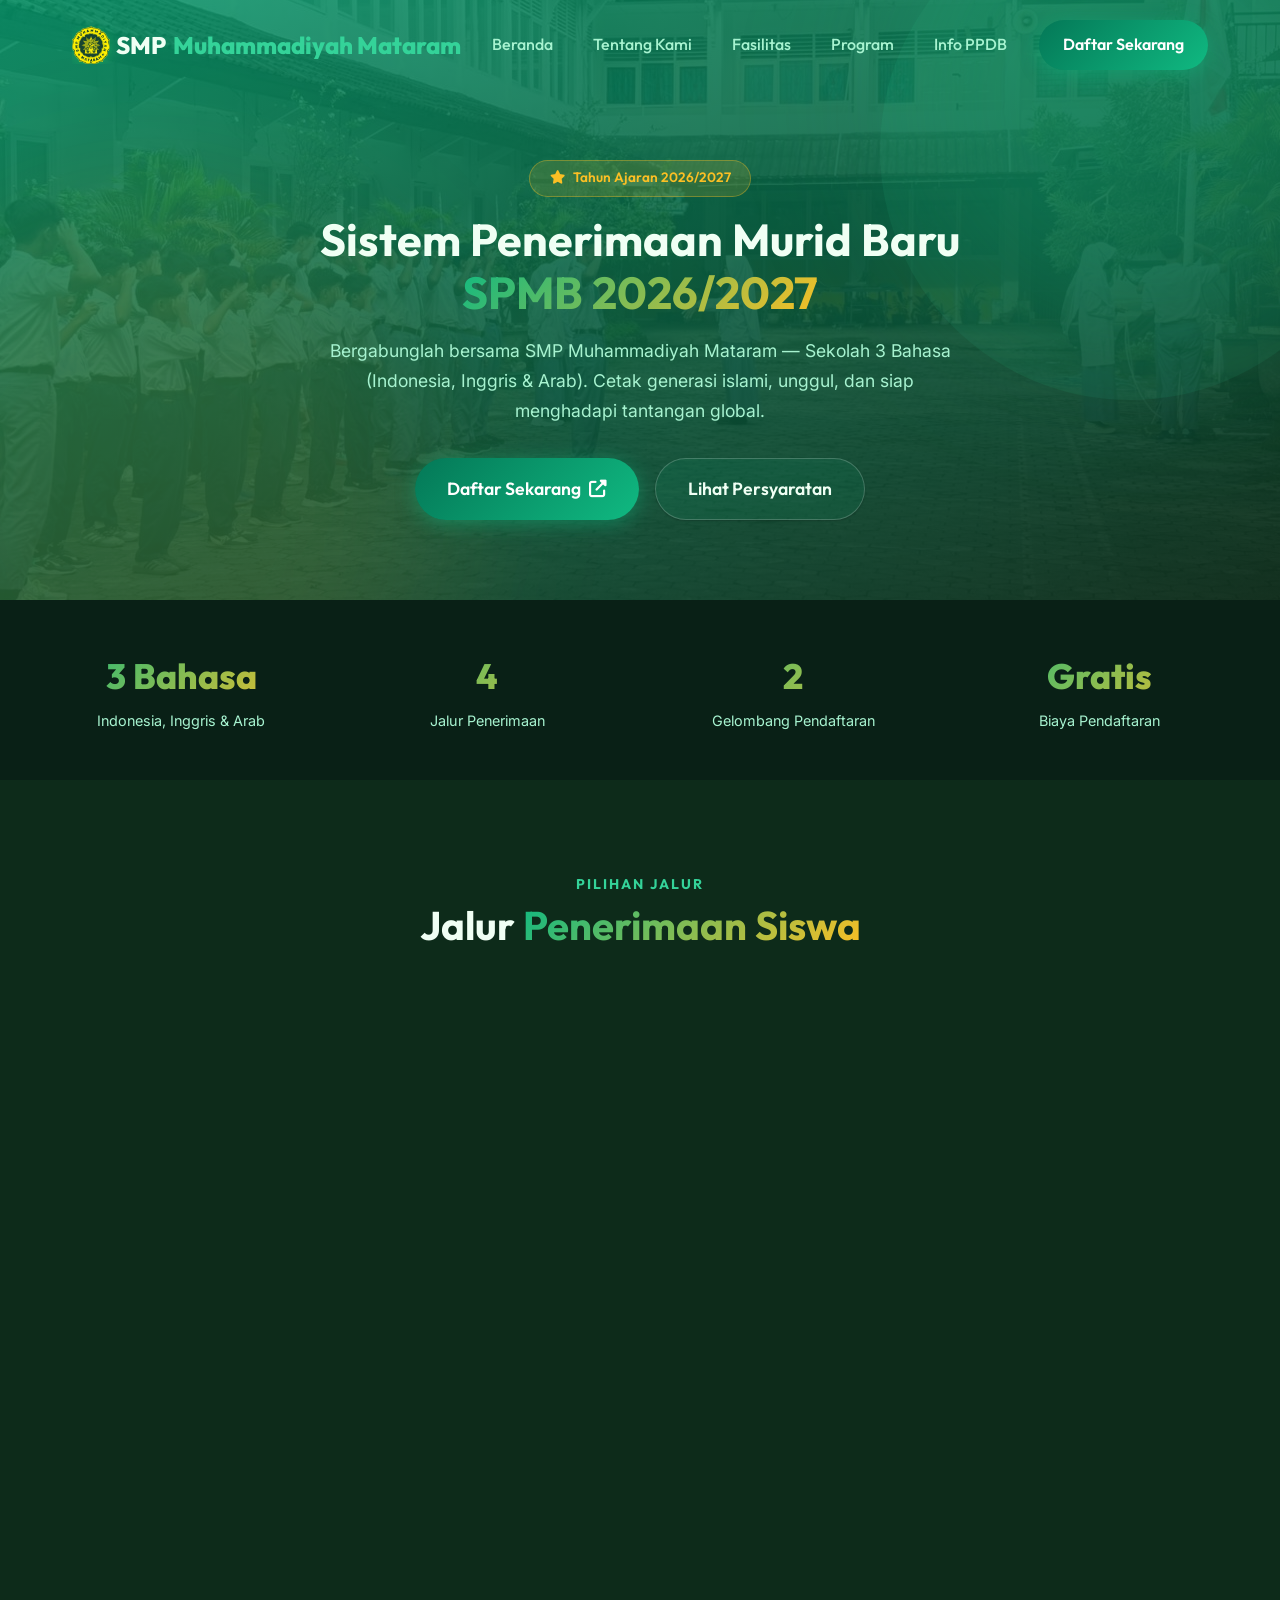
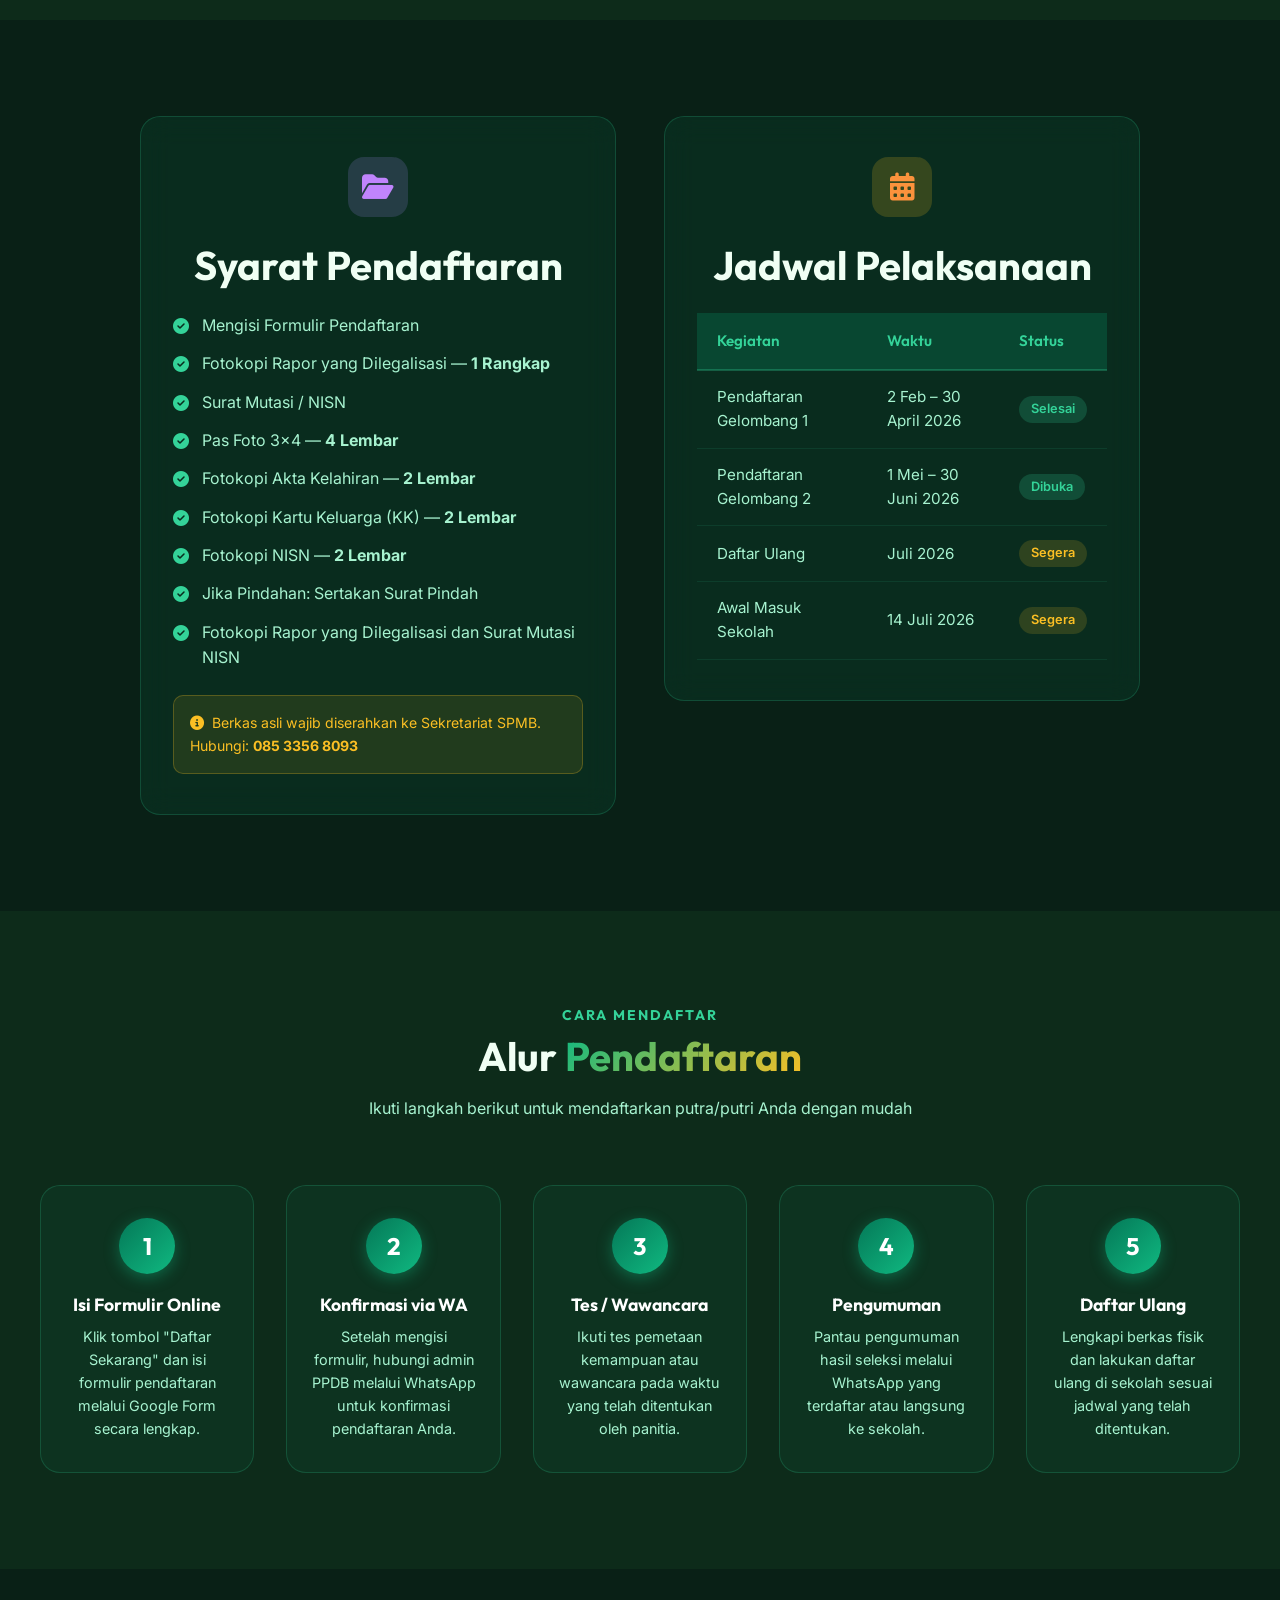
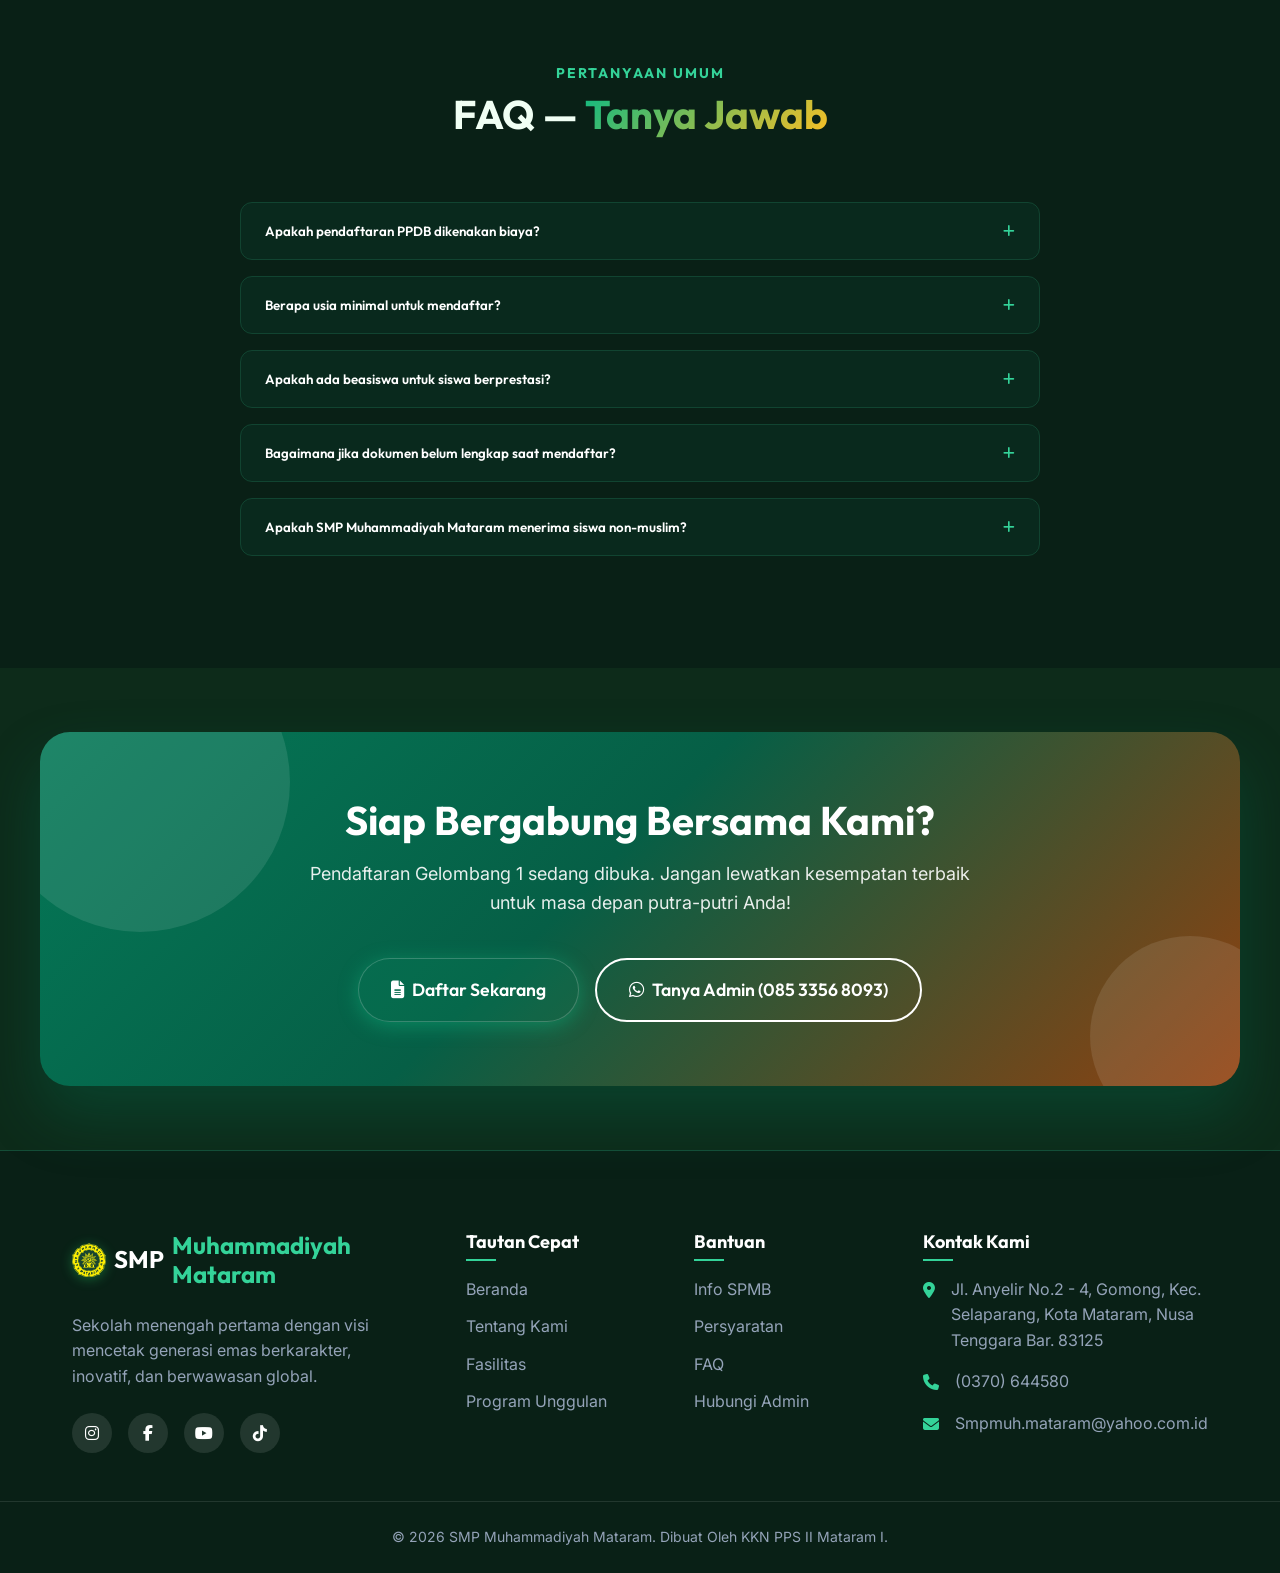
==== commit c92169f2: "fix image path" ====
--- a/ppdb.html
+++ b/ppdb.html
@@ -4,8 +4,8 @@
 <head>
     <meta charset="UTF-8">
     <meta name="viewport" content="width=device-width, initial-scale=1.0">
-    <title>Info PPDB 2026/2027 | SMP Muhammadiyah Mataram</title>
-    <meta name="description" content="Informasi lengkap Penerimaan Peserta Didik Baru (PPDB) SMP Muhammadiyah Mataram Tahun Ajaran 2026/2027. Jalur pendaftaran, persyaratan berkas, jadwal, dan cara daftar.">
+    <title>Info SPMB 2026/2027 | SMP Muhammadiyah Mataram</title>
+    <meta name="description" content="Informasi lengkap Sistem Penerimaan Murid Baru (SPMB) SMP Muhammadiyah Mataram Tahun Ajaran 2026/2027. Jalur pendaftaran, persyaratan berkas, jadwal, dan cara daftar.">
     <!-- Google Fonts -->
     <link rel="preconnect" href="https://fonts.googleapis.com">
     <link rel="preconnect" href="https://fonts.gstatic.com" crossorigin>
@@ -17,7 +17,7 @@
     <!-- AOS Animation CSS -->
     <link href="https://unpkg.com/aos@2.3.1/dist/aos.css" rel="stylesheet">
     <!-- Custom CSS -->
-    <link rel="stylesheet" href="style.css">
+    <link rel="stylesheet" href="style.css?v=2">
 </head>
 
 <body>
@@ -25,7 +25,7 @@
     <nav class="navbar" id="ppdb-navbar">
         <div class="nav-container">
             <a href="index.html" class="logo">
-                <img src="assets/logo smp.png" alt="Logo SMP Muhammadiyah Mataram" class="logo-img">
+                <img src="assets/logo-smp.png" alt="Logo SMP Muhammadiyah Mataram" class="logo-img">
                 SMP<span>Muhammadiyah Mataram </span>
             </a>
             <ul class="nav-links" id="nav-links">
@@ -55,11 +55,11 @@
                 <i class="fas fa-star"></i> Tahun Ajaran 2026/2027
             </div>
             <h1 class="section-title" data-aos="fade-up">
-                Penerimaan Peserta Didik Baru
-                <span class="text-gradient"><br>PPDB 2026/2027</span>
+                Sistem Penerimaan Murid Baru
+                <span class="text-gradient"><br>SPMB 2026/2027</span>
             </h1>
             <p data-aos="fade-up" data-aos-delay="150" style="color: var(--text-muted); max-width: 650px; margin: 1rem auto 2rem; font-size: 1.1rem; line-height: 1.7;">
-                Bergabunglah bersama SMP Muhammadiyah Mataram. Cetak generasi islami, unggul, dan siap menghadapi tantangan global bersama kami.
+                Bergabunglah bersama SMP Muhammadiyah Mataram — Sekolah 3 Bahasa (Indonesia, Inggris &amp; Arab). Cetak generasi islami, unggul, dan siap menghadapi tantangan global.
             </p>
             <div style="display:flex; gap:1rem; justify-content:center; flex-wrap:wrap;" data-aos="fade-up" data-aos-delay="250">
                 <a href="https://bit.ly/SPMBSMPMU2026" target="_blank" rel="noopener" class="btn-primary btn-large">
@@ -77,8 +77,8 @@
         <div class="container">
             <div style="display:grid; grid-template-columns: repeat(auto-fit, minmax(160px, 1fr)); gap:1.5rem; text-align:center;">
                 <div data-aos="zoom-in" data-aos-delay="100">
-                    <div style="font-size: 2.2rem; font-weight: 800; font-family:'Outfit',sans-serif; background: linear-gradient(135deg,#10B981,#FBBF24); -webkit-background-clip:text; -webkit-text-fill-color:transparent;">100+</div>
-                    <p style="color:var(--text-muted); font-size:0.9rem; margin-top:0.3rem;">Kuota Tersedia</p>
+                    <div style="font-size: 2.2rem; font-weight: 800; font-family:'Outfit',sans-serif; background: linear-gradient(135deg,#10B981,#FBBF24); -webkit-background-clip:text; -webkit-text-fill-color:transparent;">3 Bahasa</div>
+                    <p style="color:var(--text-muted); font-size:0.9rem; margin-top:0.3rem;">Indonesia, Inggris &amp; Arab</p>
                 </div>
                 <div data-aos="zoom-in" data-aos-delay="200">
                     <div style="font-size: 2.2rem; font-weight: 800; font-family:'Outfit',sans-serif; background: linear-gradient(135deg,#10B981,#FBBF24); -webkit-background-clip:text; -webkit-text-fill-color:transparent;">4</div>
@@ -101,47 +101,47 @@
         <div class="container">
             <div class="section-header" data-aos="fade-up">
                 <h4 class="section-subtitle">Pilihan Jalur</h4>
-                <h2 class="section-title">Jalur <span class="text-gradient">Pendaftaran</span></h2>
+                <h2 class="section-title">Jalur <span class="text-gradient">Penerimaan Siswa</span></h2>
             </div>
             <div class="cards-grid" style="grid-template-columns: repeat(auto-fit, minmax(250px, 1fr));">
                 <div class="feature-card" data-aos="flip-left" data-aos-delay="100">
-                    <div class="card-icon bg-blue"><i class="fas fa-user-graduate"></i></div>
-                    <h3>Jalur Reguler</h3>
-                    <p style="margin-bottom:1rem;">Terbuka untuk semum calon peserta didik baru lulusan SD/MI sederajat.</p>
+                    <div class="card-icon bg-blue"><i class="fas fa-users"></i></div>
+                    <h3>Jalur Umum</h3>
+                    <p style="margin-bottom:1rem;">Terbuka untuk seluruh calon peserta didik baru lulusan SD/MI sederajat dari mana saja.</p>
                     <ul class="custom-list">
                         <li><i class="fas fa-check-circle"></i> <span>Kuota utama terbanyak</span></li>
-                        <li><i class="fas fa-check-circle"></i> <span>Seleksi berdasarkan nilai raport</span></li>
+                        <li><i class="fas fa-check-circle"></i> <span>Seleksi berdasarkan nilai rapor</span></li>
                         <li><i class="fas fa-check-circle"></i> <span>Tidak diperlukan syarat khusus</span></li>
                     </ul>
                 </div>
                 <div class="feature-card" data-aos="flip-left" data-aos-delay="200">
+                    <div class="card-icon bg-green"><i class="fas fa-school"></i></div>
+                    <h3>Jalur Siswa Internal</h3>
+                    <p style="margin-bottom:1rem;">Untuk siswa yang sudah terdaftar atau berasal dari lingkungan sekolah Muhammadiyah.</p>
+                    <ul class="custom-list">
+                        <li><i class="fas fa-check-circle"></i> <span>Alumni SD/MI Muhammadiyah</span></li>
+                        <li><i class="fas fa-check-circle"></i> <span>Prioritas penerimaan</span></li>
+                        <li><i class="fas fa-check-circle"></i> <span>Proses seleksi lebih mudah</span></li>
+                    </ul>
+                </div>
+                <div class="feature-card" data-aos="flip-left" data-aos-delay="300">
                     <div class="card-icon bg-purple"><i class="fas fa-trophy"></i></div>
                     <h3>Jalur Prestasi</h3>
                     <p style="margin-bottom:1rem;">Untuk siswa berprestasi di bidang akademik maupun non-akademik.</p>
                     <ul class="custom-list">
                         <li><i class="fas fa-check-circle"></i> <span>Prestasi akademik / olimpiade</span></li>
                         <li><i class="fas fa-check-circle"></i> <span>Prestasi seni, olahraga, dll</span></li>
-                        <li><i class="fas fa-check-circle"></i> <span>Lampirkan sertifikat/piagam</span></li>
+                        <li><i class="fas fa-check-circle"></i> <span>Lampirkan sertifikat / piagam</span></li>
                     </ul>
                 </div>
-                <div class="feature-card" data-aos="flip-left" data-aos-delay="300">
-                    <div class="card-icon bg-green"><i class="fas fa-quran"></i></div>
-                    <h3>Jalur Tahfidz</h3>
-                    <p style="margin-bottom:1rem;">Khusus bagi siswa yang memiliki hafalan Al-Qur'an minimal 1 juz.</p>
+                <div class="feature-card" data-aos="flip-left" data-aos-delay="400">
+                    <div class="card-icon bg-orange"><i class="fas fa-heart"></i></div>
+                    <h3>Keluarga Muhammadiyah</h3>
+                    <p style="margin-bottom:1rem;">Khusus bagi putra-putri anggota / kader aktif Muhammadiyah.</p>
                     <ul class="custom-list">
-                        <li><i class="fas fa-check-circle"></i> <span>Minimal hafal 1 Juz Al-Qur'an</span></li>
-                        <li><i class="fas fa-check-circle"></i> <span>Tes tasmi' / setoran hafalan</span></li>
-                        <li><i class="fas fa-check-circle"></i> <span>Beasiswa khusus tersedia</span></li>
-                    </ul>
-                </div>
-                <div class="feature-card" data-aos="flip-left" data-aos-delay="400">
-                    <div class="card-icon bg-orange"><i class="fas fa-hand-holding-heart"></i></div>
-                    <h3>Jalur Afirmasi</h3>
-                    <p style="margin-bottom:1rem;">Untuk keluarga kurang mampu agar tetap bisa mengakses pendidikan berkualitas.</p>
-                    <ul class="custom-list">
-                        <li><i class="fas fa-check-circle"></i> <span>Lampirkan KIP / SKTM / PKH</span></li>
-                        <li><i class="fas fa-check-circle"></i> <span>Keringanan biaya pendidikan</span></li>
-                        <li><i class="fas fa-check-circle"></i> <span>Kuota terbatas</span></li>
+                        <li><i class="fas fa-check-circle"></i> <span>Orang tua anggota Muhammadiyah</span></li>
+                        <li><i class="fas fa-check-circle"></i> <span>Tunjukkan kartu anggota / NBM</span></li>
+                        <li><i class="fas fa-check-circle"></i> <span>Potensi keringanan biaya</span></li>
                     </ul>
                 </div>
             </div>
@@ -155,18 +155,20 @@
                 <!-- Berkas -->
                 <div class="feature-card" data-aos="fade-right">
                     <div class="card-icon bg-purple icon-center"><i class="fas fa-folder-open"></i></div>
-                    <h2 class="section-title text-center title-sm">Persyaratan Berkas</h2>
+                    <h2 class="section-title text-center title-sm">Syarat Pendaftaran</h2>
                     <ul class="custom-list" style="margin-top:1.5rem;">
+                        <li><i class="fas fa-check-circle"></i> <span>Mengisi Formulir Pendaftaran</span></li>
+                        <li><i class="fas fa-check-circle"></i> <span>Fotokopi Rapor yang Dilegalisasi — <strong>1 Rangkap</strong></span></li>
+                        <li><i class="fas fa-check-circle"></i> <span>Surat Mutasi / NISN</span></li>
+                        <li><i class="fas fa-check-circle"></i> <span>Pas Foto 3×4 — <strong>4 Lembar</strong></span></li>
+                        <li><i class="fas fa-check-circle"></i> <span>Fotokopi Akta Kelahiran — <strong>2 Lembar</strong></span></li>
                         <li><i class="fas fa-check-circle"></i> <span>Fotokopi Kartu Keluarga (KK) — <strong>2 Lembar</strong></span></li>
-                        <li><i class="fas fa-check-circle"></i> <span>Fotokopi Akta Kelahiran — <strong>2 Lembar</strong></span></li>
-                        <li><i class="fas fa-check-circle"></i> <span>Fotokopi Ijazah / SKL (Dilegalisir) — <strong>2 Lembar</strong></span></li>
-                        <li><i class="fas fa-check-circle"></i> <span>Pas Foto Warna ukuran 3x4 — <strong>4 Lembar</strong></span></li>
-                        <li><i class="fas fa-check-circle"></i> <span>Fotokopi Raport Kelas 4–6 SD — <strong>1 Rangkap</strong></span></li>
-                        <li><i class="fas fa-check-circle"></i> <span>Sertifikat Prestasi <em>(Jalur Prestasi)</em></span></li>
-                        <li><i class="fas fa-check-circle"></i> <span>KIP / SKTM / PKH <em>(Jalur Afirmasi)</em></span></li>
+                        <li><i class="fas fa-check-circle"></i> <span>Fotokopi NISN — <strong>2 Lembar</strong></span></li>
+                        <li><i class="fas fa-check-circle"></i> <span>Jika Pindahan: Sertakan Surat Pindah</span></li>
+                        <li><i class="fas fa-check-circle"></i> <span>Fotokopi Rapor yang Dilegalisasi dan Surat Mutasi NISN</span></li>
                     </ul>
                     <div style="margin-top:1.5rem; padding:1rem; background:rgba(251,191,36,0.1); border-radius:10px; border:1px solid rgba(251,191,36,0.25);">
-                        <p style="color:var(--secondary); font-size:0.88rem;"><i class="fas fa-info-circle"></i>&nbsp; Berkas asli dibawa saat daftar ulang. Pendaftaran awal cukup melalui Google Form.</p>
+                        <p style="color:var(--secondary); font-size:0.88rem;"><i class="fas fa-info-circle"></i>&nbsp; Berkas asli wajib diserahkan ke Sekretariat SPMB. Hubungi: <strong>085 3356 8093</strong></p>
                     </div>
                 </div>
 
@@ -184,29 +186,14 @@
                         </thead>
                         <tbody>
                             <tr>
-                                <td>Pendaftaran Gel. 1</td>
-                                <td>1 Feb – 31 Mar 2026</td>
-                                <td><span class="status-open">Dibuka</span></td>
+                                <td>Pendaftaran Gelombang 1</td>
+                                <td>2 Feb – 30 April 2026</td>
+                                <td><span class="status-open">Selesai</span></td>
                             </tr>
                             <tr>
-                                <td>Tes Pemetaan Gel. 1</td>
-                                <td>April 2026</td>
-                                <td><span class="status-upcoming">Segera</span></td>
-                            </tr>
-                            <tr>
-                                <td>Pengumuman Gel. 1</td>
-                                <td>Awal April 2026</td>
-                                <td><span class="status-upcoming">Segera</span></td>
-                            </tr>
-                            <tr>
-                                <td>Pendaftaran Gel. 2</td>
-                                <td>1 Apr – 30 Jun 2026</td>
-                                <td><span class="status-upcoming">Segera</span></td>
-                            </tr>
-                            <tr>
-                                <td>Tes Pemetaan Gel. 2</td>
-                                <td>Juli 2026</td>
-                                <td><span class="status-upcoming">Segera</span></td>
+                                <td>Pendaftaran Gelombang 2</td>
+                                <td>1 Mei – 30 Juni 2026</td>
+                                <td><span class="status-open">Dibuka</span></td>
                             </tr>
                             <tr>
                                 <td>Daftar Ulang</td>
@@ -332,8 +319,8 @@
                     <a href="https://bit.ly/SPMBSMPMU2026" target="_blank" rel="noopener" class="btn-primary btn-large btn-white">
                         <i class="fas fa-file-alt"></i> Daftar Sekarang
                     </a>
-                    <a href="https://wa.me/6281234567890" target="_blank" rel="noopener" class="btn-outline-white btn-large">
-                        <i class="fab fa-whatsapp"></i> Tanya Admin
+                    <a href="https://wa.me/6285335680930" target="_blank" rel="noopener" class="btn-outline-white btn-large">
+                        <i class="fab fa-whatsapp"></i> Tanya Admin (085 3356 8093)
                     </a>
                 </div>
             </div>
@@ -346,7 +333,7 @@
     <footer class="footer">
         <div class="footer-container">
             <div class="footer-col about">
-                <h3><img src="assets/logo smp.png" alt="Logo SMP Muhammadiyah Mataram" class="footer-logo-img"> SMP<span>Muhammadiyah Mataram</span></h3>
+                <h3><img src="assets/logo-smp.png" alt="Logo SMP Muhammadiyah Mataram" class="footer-logo-img"> SMP<span>Muhammadiyah Mataram</span></h3>
                 <p>Sekolah menengah pertama dengan visi mencetak generasi emas berkarakter, inovatif, dan berwawasan global.</p>
                 <div class="social-links">
                     <a href="https://www.instagram.com/smpmu_mataram" target="_blank"><i class="fab fa-instagram"></i></a>
@@ -367,10 +354,10 @@
             <div class="footer-col links">
                 <h4>Bantuan</h4>
                 <ul>
-                    <li><a href="ppdb.html">Info PPDB</a></li>
+                    <li><a href="ppdb.html">Info SPMB</a></li>
                     <li><a href="ppdb.html#syarat">Persyaratan</a></li>
-                    <li><a href="#faq">FAQ</a></li>
-                    <li><a href="index.html#kontak">Hubungi Kami</a></li>
+                    <li><a href="ppdb.html#faq-btn-1">FAQ</a></li>
+                    <li><a href="https://wa.me/6285335680930" target="_blank">Hubungi Admin</a></li>
                 </ul>
             </div>
             <div class="footer-col contact">
